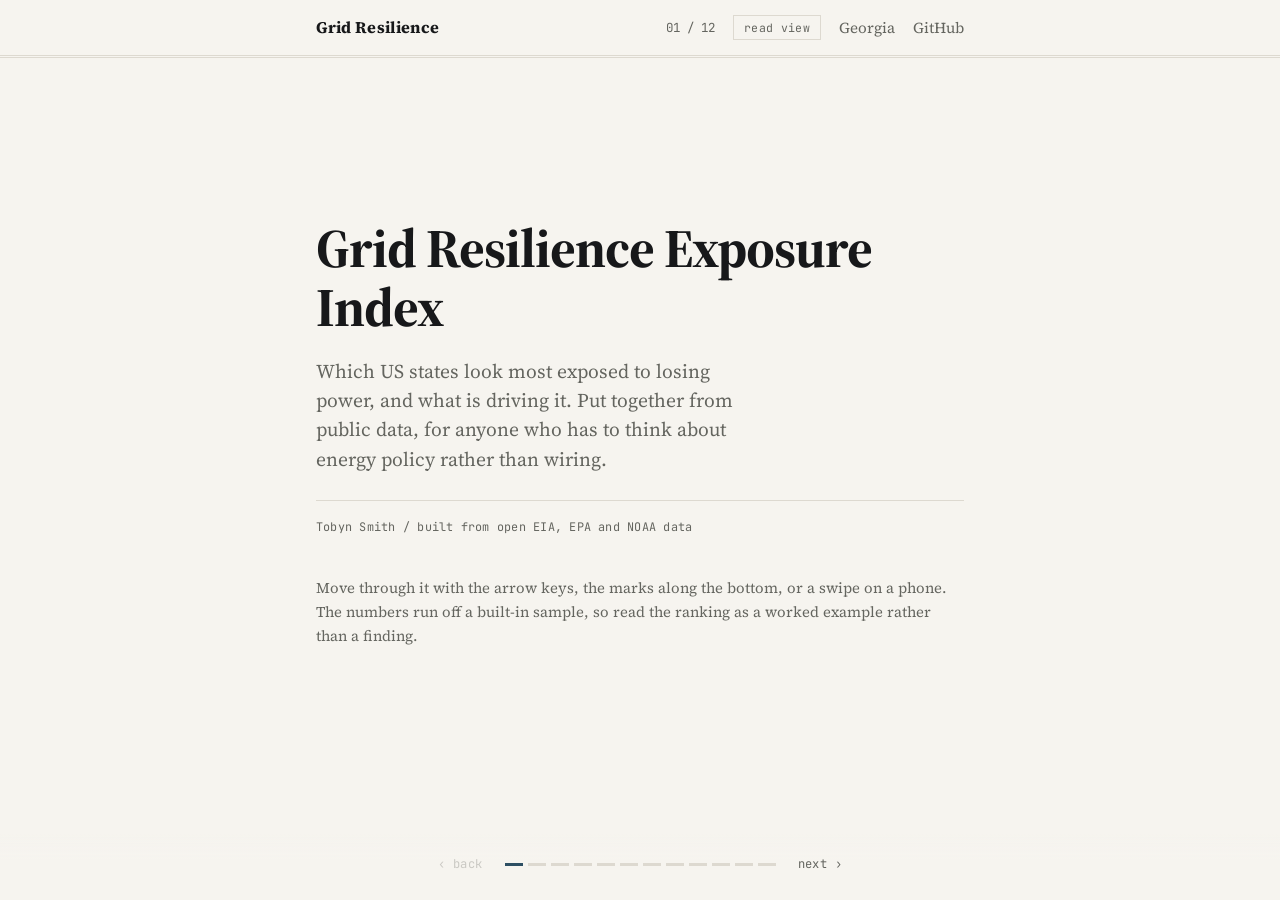
==== docs/index.html @ 67a58755 "refresh the preview card and correct the data credits" ====
<!DOCTYPE html>
<html lang="en">
<head>
  <meta charset="utf-8">
  <meta name="viewport" content="width=device-width, initial-scale=1">
  <title>Grid Resilience Exposure Index</title>
  <meta name="description" content="An interactive slide deck ranking US states by how exposed their electricity systems look, built from public data.">
  <link rel="icon" href="data:image/svg+xml,<svg xmlns='http://www.w3.org/2000/svg' viewBox='0 0 32 32'><rect width='32' height='32' fill='%2317181a'/><rect x='6' y='19' width='5' height='7' fill='%23f6f4ef'/><rect x='13.5' y='13' width='5' height='13' fill='%23e08a63'/><rect x='21' y='7' width='5' height='19' fill='%23b5462f'/></svg>">
  <meta name="theme-color" content="#f6f4ef">
  <meta property="og:type" content="website">
  <meta property="og:title" content="Grid Resilience Exposure Index">
  <meta property="og:description" content="Which US states look most exposed to losing power, and what is driving it. An interactive deck built from open EIA, EPA and NOAA data.">
  <meta property="og:url" content="https://tobyn-smith.github.io/energyosint/">
  <meta property="og:image" content="https://tobyn-smith.github.io/energyosint/assets/og.png">
  <meta name="twitter:card" content="summary_large_image">
  <link rel="preconnect" href="https://fonts.googleapis.com">
  <link rel="preconnect" href="https://fonts.gstatic.com" crossorigin>
  <link href="https://fonts.googleapis.com/css2?family=Source+Serif+4:opsz,wght@8..60,400;8..60,600;8..60,700&family=JetBrains+Mono:wght@400;500&display=swap" rel="stylesheet">
  <script>document.documentElement.classList.add('js');</script>
  <link rel="stylesheet" href="style.css">
  <style>
    /* deck-specific layout: one slide on screen at a time */
    html, body { height: 100%; }
    body { overflow: hidden; }

    .deck { position: fixed; inset: 0; }
    .slide { position: absolute; inset: 0; overflow-y: auto; opacity: 0; visibility: hidden;
      transform: translateY(10px); transition: opacity .35s ease, transform .35s ease, visibility .35s; }
    .slide.active { opacity: 1; visibility: visible; transform: none; z-index: 1; }
    .slidewrap { max-width: var(--maxw); margin: 0 auto; padding: 92px 26px 108px;
      min-height: 100%; display: flex; flex-direction: column; justify-content: center; }
    @media (prefers-reduced-motion: reduce) { .slide { transition: opacity .01s; transform: none; } }

    .usmap { width: 100%; height: auto; display: block; max-width: 600px; margin: 0 auto; }
    .us-state { stroke: var(--paper); stroke-width: .5; cursor: pointer; transition: stroke .1s, fill .12s ease; }
    .us-state:hover, .us-state.hi { stroke: var(--ink); stroke-width: 1.5; }
    .mapscale { display: flex; align-items: center; gap: 10px; justify-content: center; margin: 14px 0 0;
      font-family: "JetBrains Mono", monospace; font-size: .72rem; letter-spacing: .02em; color: var(--gray); }
    .mapscale .scale { width: 150px; height: 8px; border: 1px solid var(--hair); background: linear-gradient(90deg, #fff7ec, #fdbb84, #fc8d59, #d7301f, #7f0000); }

    td.n { font-family: "JetBrains Mono", monospace; font-size: .8rem; color: var(--gray); width: 34px; }
    td.s { font-weight: 600; }
    td.sc { text-align: right; width: 62px; font-family: "JetBrains Mono", monospace; font-size: .84rem; }
    td.b { width: 44%; }
    tbody tr { cursor: default; }
    tbody tr.hi td { background: var(--panel); }

    .explorer .sliders { display: none; gap: 13px; max-width: 430px; margin: 0 0 24px; }
    html.js .explorer .sliders { display: grid; }
    .explorer label { display: grid; grid-template-columns: 1fr auto; align-items: center; gap: 5px 10px; font-size: .96rem; }
    .explorer label span { font-family: "JetBrains Mono", monospace; font-size: .78rem; font-variant-numeric: tabular-nums; color: var(--gray); }
    .explorer input[type=range] { grid-column: 1 / -1; width: 100%; accent-color: var(--warm); margin: 0; }
    .explorer button { justify-self: start; margin-top: 4px; font-family: "JetBrains Mono", monospace; font-size: .76rem;
      color: var(--gray); background: none; border: 1px solid var(--hair); padding: 6px 12px; cursor: pointer; }
    .explorer button:hover { color: var(--ink); border-color: var(--ink); }

    /* bottom navigation: a segmented rail rather than carousel dots */
    .controls { position: fixed; bottom: 0; left: 0; right: 0; z-index: 40; display: flex; align-items: center;
      justify-content: center; gap: 20px; padding: 18px 0 24px; background: linear-gradient(to top, var(--paper) 62%, transparent); }
    .nav-btn { font-family: "JetBrains Mono", monospace; font-size: .76rem; letter-spacing: .04em;
      color: var(--gray); background: none; border: none; padding: 4px 2px; cursor: pointer; transition: color .12s; }
    .nav-btn:hover:not(:disabled) { color: var(--ink); }
    .nav-btn:disabled { opacity: .3; cursor: default; }
    .rail { display: flex; gap: 5px; }
    .rail .tick { width: 18px; height: 3px; padding: 0; border: none; background: var(--hair); cursor: pointer; transition: background .12s; }
    .rail .tick:hover { background: var(--gray); }
    .rail .tick.on { background: var(--accent); }
    @media (max-width: 460px) { .rail .tick { width: 12px; } }

    /* read view: the same slides laid out as one continuous document. Printing
       borrows this, so the layout only has to be described once. */
    html.read, html.read body { height: auto; overflow: visible; }
    html.read .deck { position: static; }
    html.read .slide { position: static; opacity: 1; visibility: visible; transform: none;
      overflow: visible; transition: none; }
    html.read .slide + .slide { border-top: 1px solid var(--hair); }
    html.read .slidewrap { display: block; min-height: 0; padding: 44px 26px; }
    html.read .controls, html.read .counter { display: none; }

    @media print {
      header.bar, .controls, .maptip { display: none !important; }
      html.read .deck { padding-top: 0; }
      html.read .slide { break-after: page; border-top: none; }
      html.read .slide:last-child { break-after: auto; }
      html.read .slidewrap { padding: 0 0 24px; max-width: none; }
      .explorer .sliders { display: none !important; }
      .usmap { max-width: 460px; }
      body { background: #fff; color: #000; }
      a { text-decoration: none; color: #000; }
    }
  </style>
</head>
<body>

  <header class="bar">
    <div class="wrap">
      <span class="wordmark">Grid Resilience</span>
      <nav>
        <span class="counter" id="counter">01 / 12</span>
        <button class="viewtoggle" id="viewtoggle" type="button" aria-pressed="false">read view</button>
        <a href="georgia.html">Georgia</a>
        <a href="https://github.com/tobyn-smith/energyosint">GitHub</a>
      </nav>
    </div>
  </header>

  <div class="deck" id="deck">

    <section class="slide">
      <div class="slidewrap">
        <h1>Grid Resilience Exposure Index</h1>
        <p class="stand">Which US states look most exposed to losing power, and what is driving it. Put
        together from public data, for anyone who has to think about energy policy rather than wiring.</p>
        <p class="byline">Tobyn Smith / built from open EIA, EPA and NOAA data</p>
        <p class="hint">Move through it with the arrow keys, the marks along the bottom, or a swipe on a
        phone. The numbers run off a built-in sample, so read the ranking as a worked example rather than
        a finding.</p>
      </div>
    </section>

    <section class="slide">
      <div class="slidewrap">
        <h2>Why look at this</h2>
        <p class="lead">Keeping the lights on is quietly one of the bigger infrastructure questions in US
        policy, and a few things are pulling on the grid at the same time.</p>
        <div class="step"><div class="no">1</div><div><h3>Weather</h3><p>More frequent and more severe
        storms, heat and cold snaps are behind most of the large outages.</p></div></div>
        <div class="step"><div class="no">2</div><div><h3>An ageing network</h3><p>A lot of the wires and
        substations were built decades ago and are being asked to carry more.</p></div></div>
        <div class="step"><div class="no">3</div><div><h3>A changing fuel mix</h3><p>Coal is retiring, gas
        and renewables are growing, and that shifts where the weak spots sit.</p></div></div>
        <p style="margin-top:22px">Most of the data that speaks to this is public but scattered. This pulls a
        few open sources into one comparable score per state.</p>
      </div>
    </section>

    <section class="slide">
      <div class="slidewrap">
        <h2>What it is built on</h2>
        <p class="lead">Three public inputs, from two different federal agencies. No paywalls, no private
        feeds, and nothing that needs a login.</p>
        <div class="step"><div class="no">1</div><div><h3>How often the power fails</h3><p>The industry
        reliability measures, SAIDI and SAIFI, for how long and how often customers lose power.</p></div></div>
        <div class="step"><div class="no">2</div><div><h3>How the supply is built</h3><p>Generating capacity
        by plant and fuel, from EPA's eGRID, which shows how much a state leans on one fuel or one big
        station.</p></div></div>
        <div class="step"><div class="no">3</div><div><h3>How much slack there is</h3><p>Installed capacity
        set against peak demand, so you can see how thin the margin is on a bad day.</p></div></div>
        <p class="hint" style="margin-top:18px">The outage figures are real: EIA-861 for 2023, every state.
        Capacity and peak demand still come from a built-in sample, so the project runs for anyone without a
        data key. That mix is worth keeping in mind when reading the ranking.</p>
      </div>
    </section>

    <section class="slide" id="method">
      <div class="slidewrap">
        <h2>Turning that into one number</h2>
        <p class="lead">Every state gets a score from 0 to 100. Higher means it looks more likely to struggle
        to keep the power on. It is built from three pieces.</p>
        <div class="step"><div class="no">1</div><div><h3>Outage burden</h3><p>How often the power goes out
        and for how long, from the SAIDI and SAIFI measures.</p></div></div>
        <div class="step"><div class="no">2</div><div><h3>Concentration</h3><p>How much of a state's power
        leans on one fuel type or a single very large plant.</p></div></div>
        <div class="step"><div class="no">3</div><div><h3>Exposure deficit</h3><p>Whether there is much spare
        capacity above peak demand, and how varied the supply is.</p></div></div>
        <p style="margin-top:20px">The three are put on the same scale and blended. The weights live in one
        settings file, so they are easy to change. The next two slides let you do exactly that.</p>
      </div>
    </section>

    <section class="slide">
      <div class="slidewrap">
        <h2>Most exposed states at a glance</h2>
        <p class="lead">Darker means more exposed. Hover a state for its score and what is pushing it up.</p>
        <figure>
<svg viewBox="0 0 912 886" class="usmap" xmlns="http://www.w3.org/2000/svg" role="img" aria-label="US map shaded by exposure score">
  <path class="us-state" d="M 67.3,800.8 66.8,804.2 55.2,804.3 57.6,797.3 65.5,798.4 67.3,800.8 Z M 47.0,743.7 44.3,746.2 41.7,744.9 42.4,738.0 47.0,743.7 Z M 62.0,708.6 63.9,710.1 63.0,718.1 59.9,716.7 61.0,711.1 59.0,708.5 62.5,705.7 62.0,708.6 Z M 170.6,745.5 120.8,814.3 126.4,821.0 127.2,832.9 138.8,830.2 141.3,845.3 140.8,863.4 145.9,871.8 143.8,877.0 139.5,879.9 135.6,871.4 137.7,863.8 135.5,854.7 137.1,846.1 127.2,840.0 123.9,835.2 121.0,822.7 114.0,812.3 108.7,809.6 103.0,795.3 98.2,794.0 94.8,799.4 77.8,794.8 88.5,785.0 93.7,785.8 94.4,783.4 71.8,786.7 71.0,792.2 63.4,794.1 52.2,792.3 48.5,794.4 40.2,792.5 36.1,794.4 29.6,793.1 28.0,790.1 13.0,785.8 6.0,780.9 6.8,779.3 25.2,783.1 29.6,786.9 42.2,787.0 48.8,786.7 59.9,780.3 54.5,778.5 54.7,776.4 50.7,776.9 52.3,771.6 49.1,772.9 51.5,768.6 46.0,767.7 44.3,765.6 51.5,760.2 52.4,756.0 47.7,752.8 49.4,743.6 53.6,740.5 55.2,735.6 71.1,731.6 73.7,736.6 79.1,736.3 80.0,739.0 84.1,739.4 87.1,733.6 91.5,733.5 86.2,730.1 83.9,730.4 83.9,726.9 80.2,723.4 79.2,717.8 83.9,707.8 97.6,713.5 99.1,715.7 95.0,718.0 99.5,723.5 107.4,703.5 107.7,698.4 112.8,697.2 115.9,701.5 121.5,702.3 131.1,700.2 140.1,703.5 141.2,705.8 147.8,706.0 149.0,710.2 147.2,714.3 149.4,714.1 152.3,717.8 150.6,719.1 152.6,723.1 155.4,724.4 162.7,736.8 166.7,738.0 170.6,745.5 Z" fill="#fa8656" data-n="Alaska" data-s="52.3" data-d="outages"><title>Alaska: 52.3, mostly outages</title></path>
  <path class="us-state" d="M 621.5,355.7 666.8,348.9 683.3,395.9 689.2,405.8 686.7,410.1 686.8,417.2 688.5,428.7 691.4,433.6 642.7,442.9 647.6,449.2 646.2,456.8 629.1,456.8 624.6,423.7 623.3,359.7 621.5,355.7 Z" fill="#fdd19b" data-n="Alabama" data-s="26.4" data-d="outages"><title>Alabama: 26.4, mostly outages</title></path>
  <path class="us-state" d="M 592.2,336.9 585.1,351.4 586.0,357.8 580.9,363.8 579.4,373.1 574.5,377.9 569.7,390.6 572.0,405.7 518.3,410.3 518.6,397.9 510.8,398.6 509.8,397.2 508.3,356.7 503.4,333.8 583.2,328.3 585.0,330.8 580.7,338.3 592.2,336.9 Z" fill="#dc3a27" data-n="Arkansas" data-s="72.6" data-d="thin spare capacity"><title>Arkansas: 72.6, mostly thin spare capacity</title></path>
  <path class="us-state" d="M 249.3,318.2 237.5,441.7 200.3,437.5 133.5,400.9 140.9,393.5 138.2,390.0 137.7,382.6 142.0,378.3 144.9,368.6 151.0,365.0 145.2,348.6 146.9,342.5 146.7,325.9 148.3,323.5 157.4,327.5 159.9,323.8 162.5,306.3 249.3,318.2 Z" fill="#fdca94" data-n="Arizona" data-s="30.0" data-d="thin spare capacity"><title>Arizona: 30.0, mostly thin spare capacity</title></path>
  <path class="us-state" d="M 145.2,346.6 146.6,355.8 151.0,365.0 144.9,368.6 142.0,378.3 137.7,382.6 138.2,390.0 140.9,393.5 138.2,397.5 91.3,392.7 90.2,381.0 80.9,366.1 73.0,361.7 72.3,355.1 62.6,351.7 57.4,344.4 41.5,338.3 37.8,333.7 38.4,321.4 26.7,295.4 20.0,261.7 21.9,256.9 16.4,247.8 8.6,226.1 11.2,208.0 6.0,193.8 14.6,177.1 19.4,158.7 85.2,177.3 69.9,241.9 145.2,346.6 Z" fill="#fff7ec" data-n="California" data-s="0.0" data-d="outages"><title>California: 0.0, mostly outages</title></path>
  <path class="us-state" d="M 374.2,238.4 372.3,326.5 304.4,323.2 249.3,318.2 258.2,230.6 324.5,236.2 374.2,238.4 Z" fill="#fff4e4" data-n="Colorado" data-s="2.8" data-d="outages"><title>Colorado: 2.8, mostly outages</title></path>
  <path class="us-state" d="M 832.0,146.1 858.1,137.8 862.3,152.7 847.3,160.4 837.1,170.2 835.4,167.2 838.1,163.9 836.3,162.6 832.0,146.1 Z" fill="#fdbd86" data-n="Connecticut" data-s="36.3" data-d="concentration"><title>Connecticut: 36.3, mostly concentration</title></path>
  <path class="us-state" d="M 796.4,233.3 794.3,230.5 795.3,229.1 798.0,230.7 796.4,233.3 Z" fill="#fc9b66" data-n="District of Columbia" data-s="46.2" data-d="thin spare capacity"><title>District of Columbia: 46.2, mostly thin spare capacity</title></path>
  <path class="us-state" d="M 830.9,230.7 820.0,234.1 811.2,207.3 813.1,203.8 816.9,203.8 815.1,206.8 816.7,210.8 823.4,221.2 828.5,223.8 830.9,230.7 Z" fill="#fdae78" data-n="Delaware" data-s="41.1" data-d="concentration"><title>Delaware: 41.1, mostly concentration</title></path>
  <path class="us-state" d="M 646.2,456.8 647.6,449.2 642.7,442.9 691.4,433.6 695.2,439.0 744.9,433.7 746.9,437.1 749.0,434.7 747.7,427.2 757.7,426.3 773.5,457.6 784.8,471.0 786.7,480.2 800.4,503.1 803.3,526.2 800.8,540.5 795.4,544.5 785.3,544.0 780.5,535.3 772.3,531.9 747.1,500.9 742.8,493.1 744.3,478.0 737.0,467.2 719.3,452.0 711.4,450.0 693.9,463.3 690.3,462.8 679.7,454.3 667.1,450.8 646.2,456.8 Z" fill="#fdd19b" data-n="Florida" data-s="26.5" data-d="concentration"><title>Florida: 26.5, mostly concentration</title></path>
  <path class="us-state" d="M 695.2,439.0 688.5,428.7 686.8,417.2 686.7,410.1 689.2,405.8 683.3,395.9 666.8,348.9 712.0,340.5 708.3,347.4 717.1,350.7 724.5,360.3 738.3,369.1 741.4,373.8 748.0,376.9 751.5,385.4 757.9,390.7 758.6,394.8 763.8,395.6 757.7,410.4 757.7,426.3 747.7,427.2 749.0,434.7 746.9,437.1 744.9,433.7 695.2,439.0 Z" fill="#fdae78" data-n="Georgia" data-s="41.1" data-d="thin spare capacity"><title>Georgia: 41.1, mostly thin spare capacity</title></path>
  <path class="us-state" d="M 297.8,787.8 301.7,781.5 302.8,770.1 310.5,767.0 311.5,761.2 313.7,759.8 322.8,776.2 325.3,794.4 305.8,793.4 301.0,795.2 297.8,787.8 Z M 317.2,745.8 314.1,747.4 306.8,743.9 305.6,730.7 308.5,730.2 317.2,745.8 Z M 307.8,724.0 305.9,726.1 296.1,716.9 299.1,715.2 307.8,724.0 Z M 283.9,699.0 284.3,690.0 291.0,691.0 292.8,706.4 291.1,706.9 283.9,699.0 Z M 263.2,654.0 269.2,653.3 273.1,657.6 270.3,663.4 266.9,663.9 263.2,654.0 Z" fill="#f16c4b" data-n="Hawaii" data-s="60.2" data-d="concentration"><title>Hawaii: 60.2, mostly concentration</title></path>
  <path class="us-state" d="M 462.7,182.7 547.9,176.3 550.7,180.8 550.0,187.2 552.3,192.4 557.7,193.9 568.5,205.0 568.3,211.0 565.0,218.0 555.9,221.4 554.8,225.3 558.1,230.1 555.6,237.6 551.6,241.3 551.7,245.3 545.7,240.5 478.5,246.2 477.0,234.6 472.5,225.1 471.0,216.5 467.8,212.4 465.7,202.9 463.0,200.5 465.1,190.9 462.9,188.1 462.7,182.7 Z" fill="#fee1ba" data-n="Iowa" data-s="16.6" data-d="concentration"><title>Iowa: 16.6, mostly concentration</title></path>
  <path class="us-state" d="M 178.5,39.6 174.9,62.5 177.5,69.1 176.7,73.0 181.6,79.7 186.2,91.0 189.4,94.8 193.9,95.9 188.9,105.8 189.1,111.7 187.1,112.7 186.2,118.3 188.5,121.0 194.1,116.1 195.8,117.0 199.9,136.6 203.6,139.4 206.8,148.9 210.1,146.4 215.1,148.0 215.8,145.9 228.0,148.4 230.8,144.4 235.5,150.4 228.2,204.7 132.2,188.1 143.1,143.3 139.9,138.2 140.7,134.7 148.1,126.7 157.0,112.5 156.9,109.0 152.1,101.8 152.4,94.4 164.6,36.7 178.5,39.6 Z" fill="#fdc790" data-n="Idaho" data-s="31.7" data-d="thin spare capacity"><title>Idaho: 31.7, mostly thin spare capacity</title></path>
  <path class="us-state" d="M 550.8,250.9 551.6,241.3 555.6,237.6 558.1,230.1 554.8,225.3 555.9,221.4 565.0,218.0 568.3,211.0 568.5,205.0 559.7,197.1 617.5,189.4 617.0,205.9 612.2,206.6 619.6,258.3 618.5,264.7 621.9,272.6 615.4,289.4 614.3,298.9 616.0,300.7 609.5,305.1 610.8,309.8 608.7,311.9 599.5,309.9 599.7,315.4 596.2,312.4 594.4,313.2 589.8,299.6 574.4,289.4 576.9,277.9 573.3,274.8 568.1,275.9 565.6,268.2 559.8,264.9 552.9,257.3 550.8,250.9 Z" fill="#fff1dd" data-n="Illinois" data-s="5.1" data-d="outages"><title>Illinois: 5.1, mostly outages</title></path>
  <path class="us-state" d="M 615.5,293.9 617.0,283.2 621.9,272.6 618.5,264.7 619.6,258.3 612.2,206.6 655.9,199.2 666.8,264.0 661.7,267.0 657.6,266.9 657.9,271.1 651.9,278.4 649.1,285.5 643.9,281.7 640.1,289.3 636.0,287.3 631.4,292.3 625.6,289.8 622.3,292.8 617.6,291.7 617.8,294.2 615.5,293.9 Z" fill="#fdc38c" data-n="Indiana" data-s="33.5" data-d="outages"><title>Indiana: 33.5, mostly outages</title></path>
  <path class="us-state" d="M 372.3,326.5 373.7,260.4 487.1,258.6 493.5,261.1 494.1,264.3 492.0,268.5 495.8,275.0 500.4,276.8 502.9,323.7 424.1,326.8 372.3,326.5 Z" fill="#fdd39d" data-n="Kansas" data-s="25.3" data-d="outages"><title>Kansas: 25.3, mostly outages</title></path>
  <path class="us-state" d="M 593.9,326.0 600.1,321.0 599.5,309.9 608.7,311.9 610.8,309.8 609.5,305.1 616.0,300.7 614.3,298.9 617.6,291.7 622.3,292.8 625.6,289.8 631.4,292.3 636.0,287.3 640.1,289.3 643.9,281.7 649.1,285.5 651.9,278.4 657.9,271.1 657.6,266.9 661.7,267.0 666.8,264.0 665.9,256.9 671.7,256.3 687.2,263.9 700.7,260.2 706.2,264.4 707.6,270.9 711.8,276.9 717.0,281.5 720.4,281.1 703.2,303.2 695.2,307.5 618.5,319.4 619.0,322.8 593.9,326.0 Z" fill="#e65139" data-n="Kentucky" data-s="67.1" data-d="outages"><title>Kentucky: 67.1, mostly outages</title></path>
  <path class="us-state" d="M 518.3,410.3 572.0,405.7 573.4,406.8 572.0,410.2 577.3,420.7 571.2,431.1 566.5,444.0 567.8,449.3 602.3,446.3 601.2,453.7 611.3,469.9 611.9,478.7 616.5,482.5 613.1,485.8 605.6,483.5 598.8,488.4 584.8,489.3 569.5,479.2 552.9,483.5 538.6,479.6 526.7,482.0 525.3,479.8 529.7,473.4 528.0,467.6 531.7,451.8 524.1,435.9 520.9,433.6 518.3,410.3 Z" fill="#ef6649" data-n="Louisiana" data-s="62.1" data-d="outages"><title>Louisiana: 62.1, mostly outages</title></path>
  <path class="us-state" d="M 864.4,135.2 832.0,146.1 830.5,130.3 861.1,119.8 861.9,117.2 866.5,114.3 870.4,125.5 879.3,134.7 885.8,132.8 881.4,125.8 887.6,128.6 888.6,135.1 879.6,142.5 872.2,144.8 864.4,135.2 Z" fill="#fb8a58" data-n="Massachusetts" data-s="50.8" data-d="thin spare capacity"><title>Massachusetts: 50.8, mostly thin spare capacity</title></path>
  <path class="us-state" d="M 828.2,241.7 823.0,245.1 812.3,239.4 805.5,222.2 804.9,232.4 812.1,245.0 800.3,244.8 798.6,242.1 793.6,243.2 798.0,230.7 786.8,228.7 787.4,226.1 782.2,225.0 777.5,220.1 772.0,219.8 767.9,224.3 762.9,224.7 754.0,235.0 751.5,224.1 811.2,207.3 820.0,234.1 830.9,230.7 828.2,241.7 Z" fill="#fee8c8" data-n="Maryland" data-s="12.6" data-d="concentration"><title>Maryland: 12.6, mostly concentration</title></path>
  <path class="us-state" d="M 867.3,108.6 865.8,109.4 860.2,104.7 843.7,64.7 848.6,59.1 849.9,47.6 847.8,29.7 851.9,9.8 858.7,13.4 866.2,6.0 874.7,9.3 886.7,37.5 900.7,45.1 906.0,50.8 895.1,67.4 870.4,93.1 867.3,108.6 Z" fill="#9c0000" data-n="Maine" data-s="93.0" data-d="outages"><title>Maine: 93.0, mostly outages</title></path>
  <path class="us-state" d="M 552.8,107.4 562.4,74.4 577.7,65.9 634.0,87.7 636.5,93.2 640.4,94.6 639.9,96.9 644.0,96.8 646.4,94.0 648.2,99.0 651.9,101.8 656.0,101.0 658.7,103.2 657.7,107.4 675.4,114.2 690.2,151.2 688.4,165.0 681.7,189.2 677.8,196.3 656.3,200.9 655.9,199.2 617.0,205.9 617.5,189.4 612.8,171.6 612.1,154.6 614.3,137.3 619.8,127.9 611.2,124.3 606.1,125.1 602.1,134.3 599.6,133.8 597.2,131.5 597.8,127.9 594.4,128.2 595.2,122.6 593.4,119.8 589.6,118.9 588.3,115.5 581.0,116.2 558.1,111.3 556.4,107.5 552.8,107.4 Z" fill="#f88154" data-n="Michigan" data-s="53.9" data-d="outages"><title>Michigan: 53.9, mostly outages</title></path>
  <path class="us-state" d="M 557.7,91.2 547.3,92.0 524.7,108.9 526.1,121.1 519.0,126.3 517.2,130.6 520.8,134.4 520.6,150.8 545.9,166.9 547.9,176.3 464.9,182.6 461.4,141.1 456.9,136.2 461.0,130.6 460.9,123.4 454.2,89.5 450.4,81.1 448.3,62.2 478.1,60.8 477.6,52.4 482.5,51.9 485.8,63.8 490.6,67.2 516.0,70.0 530.8,75.4 542.2,71.3 562.4,74.4 557.7,91.2 Z" fill="#fee0b8" data-n="Minnesota" data-s="17.2" data-d="thin spare capacity"><title>Minnesota: 17.2, mostly thin spare capacity</title></path>
  <path class="us-state" d="M 592.2,336.9 580.7,338.3 585.0,330.8 583.2,328.3 503.4,333.8 500.4,276.8 495.8,275.0 492.0,268.5 494.1,264.3 493.5,261.1 487.1,258.6 478.5,246.2 545.7,240.5 551.7,245.3 550.8,250.9 556.2,261.5 565.6,268.2 568.1,275.9 573.3,274.8 576.9,277.9 574.4,289.4 589.8,299.6 594.4,313.2 596.2,312.4 599.7,315.4 600.1,321.0 593.9,326.0 592.2,336.9 Z" fill="#fff5e8" data-n="Missouri" data-s="1.5" data-d="outages"><title>Missouri: 1.5, mostly outages</title></path>
  <path class="us-state" d="M 573.4,406.8 569.7,390.6 574.5,377.9 579.4,373.1 580.9,363.8 584.1,360.0 621.5,355.7 623.3,359.7 624.6,423.7 629.1,456.8 614.8,460.2 607.3,464.5 605.4,458.6 601.2,453.7 602.3,446.3 567.8,449.3 566.5,444.0 571.2,431.1 577.3,420.7 572.0,410.2 573.4,406.8 Z" fill="#810000" data-n="Mississippi" data-s="99.4" data-d="concentration"><title>Mississippi: 99.4, mostly concentration</title></path>
  <path class="us-state" d="M 178.5,39.6 263.3,53.7 349.2,61.3 344.9,148.4 236.8,138.1 235.0,149.9 230.8,144.4 228.0,148.4 215.8,145.9 215.1,148.0 210.1,146.4 206.8,148.9 203.6,139.4 199.9,136.6 195.8,117.0 194.1,116.1 188.5,121.0 186.2,118.3 187.1,112.7 189.1,111.7 188.9,105.8 193.9,95.9 189.4,94.8 186.2,91.0 181.6,79.7 176.7,73.0 177.5,69.1 174.9,62.5 178.5,39.6 Z" fill="#fdc790" data-n="Montana" data-s="31.7" data-d="concentration"><title>Montana: 31.7, mostly concentration</title></path>
  <path class="us-state" d="M 712.0,340.5 690.0,344.7 689.6,340.0 693.1,338.0 695.9,332.3 707.0,326.5 714.8,316.4 716.6,318.0 722.2,312.6 725.3,312.4 727.2,308.1 730.6,306.4 729.6,300.6 723.0,302.4 729.6,300.6 758.8,294.7 828.7,275.4 836.8,296.1 830.1,315.2 813.8,326.7 805.3,342.4 796.8,346.1 772.6,330.7 753.1,335.2 752.6,332.7 749.1,329.7 747.6,331.5 747.1,329.6 722.5,333.8 712.0,340.5 Z" fill="#fdc28c" data-n="North Carolina" data-s="33.8" data-d="thin spare capacity"><title>North Carolina: 33.8, mostly thin spare capacity</title></path>
  <path class="us-state" d="M 448.3,62.2 450.4,81.1 454.2,89.5 461.1,127.4 432.1,129.5 346.7,128.3 349.2,61.3 448.3,62.2 Z" fill="#fdcf99" data-n="North Dakota" data-s="27.5" data-d="concentration"><title>North Dakota: 27.5, mostly concentration</title></path>
  <path class="us-state" d="M 373.7,260.4 374.2,238.4 341.1,237.1 343.1,193.3 430.9,194.7 441.1,199.0 452.0,197.6 465.8,204.9 477.0,234.6 478.9,248.0 487.1,258.6 373.7,260.4 Z" fill="#fee3be" data-n="Nebraska" data-s="15.4" data-d="thin spare capacity"><title>Nebraska: 15.4, mostly thin spare capacity</title></path>
  <path class="us-state" d="M 866.5,114.3 861.9,117.2 861.1,119.8 843.0,126.3 841.0,124.6 838.2,90.7 843.0,85.0 840.5,79.5 839.6,67.5 843.7,64.7 860.2,104.7 865.8,109.4 867.3,108.6 866.5,114.3 Z" fill="#fc9a65" data-n="New Hampshire" data-s="46.4" data-d="outages"><title>New Hampshire: 46.4, mostly outages</title></path>
  <path class="us-state" d="M 816.7,210.8 815.1,206.8 824.6,192.2 815.1,186.0 814.2,182.5 815.2,179.3 813.6,176.8 818.4,167.0 832.9,171.4 833.7,176.1 830.8,183.6 835.7,183.0 837.0,199.4 830.2,219.6 827.4,214.5 823.5,214.5 816.7,210.8 Z" fill="#fdba83" data-n="New Jersey" data-s="37.9" data-d="concentration"><title>New Jersey: 37.9, mostly concentration</title></path>
  <path class="us-state" d="M 237.5,441.7 249.3,318.2 355.4,325.9 351.9,435.3 283.9,431.5 285.8,437.0 253.4,434.2 252.6,443.2 237.5,441.7 Z" fill="#fdc892" data-n="New Mexico" data-s="31.0" data-d="thin spare capacity"><title>New Mexico: 31.0, mostly thin spare capacity</title></path>
  <path class="us-state" d="M 85.2,177.3 180.1,197.4 159.9,323.8 157.4,327.5 148.3,323.5 146.7,325.9 146.9,342.5 145.2,346.6 69.9,241.9 85.2,177.3 Z" fill="#fddeb2" data-n="Nevada" data-s="18.9" data-d="concentration"><title>Nevada: 18.9, mostly concentration</title></path>
  <path class="us-state" d="M 832.0,146.1 836.3,162.6 838.1,163.9 835.4,167.2 836.3,171.0 857.8,159.1 863.7,161.4 844.0,175.4 834.1,178.8 832.9,171.4 812.4,165.6 810.1,160.4 803.3,156.8 735.1,176.2 732.0,164.5 743.3,154.3 739.9,145.8 736.4,142.3 742.4,137.0 771.2,128.7 773.6,119.0 786.0,96.5 791.4,90.5 813.5,82.9 822.6,112.6 825.3,112.7 830.5,130.3 832.0,146.1 Z" fill="#fddcaf" data-n="New York" data-s="20.0" data-d="thin spare capacity"><title>New York: 20.0, mostly thin spare capacity</title></path>
  <path class="us-state" d="M 665.9,256.9 656.3,200.9 677.8,196.3 681.7,189.2 690.2,194.1 694.2,193.3 710.2,177.5 721.6,172.2 730.0,208.5 728.0,210.1 729.7,217.8 728.9,231.2 725.6,237.2 719.7,239.7 716.8,244.3 716.9,250.6 715.6,251.8 714.9,249.4 712.5,249.4 710.3,262.9 706.2,264.4 700.7,260.2 687.2,263.9 671.7,256.3 665.9,256.9 Z" fill="#fdc58f" data-n="Ohio" data-s="32.4" data-d="thin spare capacity"><title>Ohio: 32.4, mostly thin spare capacity</title></path>
  <path class="us-state" d="M 355.4,325.9 424.1,326.8 503.0,323.7 503.4,333.8 508.3,356.7 509.8,397.2 496.4,391.4 482.0,393.4 475.9,396.4 467.1,396.9 464.2,393.3 461.5,396.6 451.2,392.1 445.7,394.4 443.2,389.2 434.7,389.9 423.1,387.3 420.4,382.8 415.6,384.3 408.3,380.2 408.3,337.8 355.0,336.8 355.4,325.9 Z" fill="#d22a1b" data-n="Oklahoma" data-s="76.6" data-d="outages"><title>Oklahoma: 76.6, mostly outages</title></path>
  <path class="us-state" d="M 152.1,101.8 156.9,109.0 157.0,112.5 148.1,126.7 140.7,134.7 139.9,138.2 143.1,143.3 132.2,188.1 85.2,177.3 19.4,158.7 19.4,140.8 31.3,122.6 46.6,85.1 50.1,68.5 57.7,71.0 64.4,76.5 65.5,88.4 68.6,90.2 82.1,90.7 89.1,94.8 121.5,95.0 152.1,101.8 Z" fill="#fdc18a" data-n="Oregon" data-s="34.4" data-d="thin spare capacity"><title>Oregon: 34.4, mostly thin spare capacity</title></path>
  <path class="us-state" d="M 734.5,228.3 721.6,172.2 732.0,164.5 735.1,176.2 803.3,156.8 810.1,160.4 812.4,165.6 818.4,167.0 813.6,176.8 815.2,179.3 814.2,182.5 815.1,186.0 824.6,192.2 819.6,200.8 816.9,203.8 813.1,203.8 811.2,207.3 734.5,228.3 Z" fill="#fee1ba" data-n="Pennsylvania" data-s="16.7" data-d="outages"><title>Pennsylvania: 16.7, mostly outages</title></path>
  <path class="us-state" d="M 862.3,152.7 858.1,137.8 864.4,135.2 872.2,144.8 862.3,152.7 Z" fill="#eb5d41" data-n="Rhode Island" data-s="64.5" data-d="concentration"><title>Rhode Island: 64.5, mostly concentration</title></path>
  <path class="us-state" d="M 763.8,395.6 758.6,394.8 757.9,390.7 751.5,385.4 748.0,376.9 741.4,373.8 738.3,369.1 724.5,360.3 717.1,350.7 708.3,347.4 712.0,340.5 722.5,333.8 738.7,330.5 747.1,329.6 747.6,331.5 749.1,329.7 753.1,335.2 772.6,330.7 796.8,346.1 789.6,356.3 788.7,364.2 772.0,383.0 763.8,395.6 Z" fill="#fee1b9" data-n="South Carolina" data-s="17.0" data-d="thin spare capacity"><title>South Carolina: 17.0, mostly thin spare capacity</title></path>
  <path class="us-state" d="M 461.1,127.4 461.0,130.6 456.9,136.2 461.4,141.1 464.2,162.1 464.9,182.6 462.7,182.7 462.9,188.1 465.1,190.9 463.0,200.5 465.8,204.9 452.0,197.6 441.1,199.0 430.9,194.7 343.1,193.3 346.7,128.3 432.1,129.5 461.1,127.4 Z" fill="#fdc28b" data-n="South Dakota" data-s="33.9" data-d="thin spare capacity"><title>South Dakota: 33.9, mostly thin spare capacity</title></path>
  <path class="us-state" d="M 584.1,360.0 586.0,357.8 585.1,351.4 592.2,338.7 593.9,326.0 619.0,322.8 618.5,319.4 683.6,310.5 700.8,304.8 695.2,307.5 729.6,300.6 730.6,306.4 727.2,308.1 725.3,312.4 722.2,312.6 716.6,318.0 714.8,316.4 707.0,326.5 695.9,332.3 693.1,338.0 689.6,340.0 690.0,344.7 584.1,360.0 Z" fill="#fc9e69" data-n="Tennessee" data-s="45.3" data-d="outages"><title>Tennessee: 45.3, mostly outages</title></path>
  <path class="us-state" d="M 285.8,437.0 283.9,431.5 351.9,435.3 355.0,336.8 408.3,337.8 408.3,380.2 415.6,384.3 420.4,382.8 423.1,387.3 434.7,389.9 443.2,389.2 445.7,394.4 451.2,392.1 461.5,396.6 464.2,393.3 467.1,396.9 475.9,396.4 482.0,393.4 496.4,391.4 510.8,398.6 518.6,397.9 520.9,433.6 524.1,435.9 531.7,451.8 528.0,467.6 529.7,473.4 525.3,479.8 526.7,482.0 510.8,488.2 494.0,505.3 474.9,515.6 464.5,526.3 460.2,536.3 460.4,551.3 461.7,561.7 465.7,568.9 457.9,569.8 427.8,558.9 422.2,548.7 417.7,533.5 406.1,521.2 389.7,493.4 376.2,484.5 360.5,484.5 347.8,501.4 332.0,494.2 322.2,487.1 312.2,463.1 292.2,445.3 285.8,437.0 Z" fill="#fdc690" data-n="Texas" data-s="31.8" data-d="outages"><title>Texas: 31.8, mostly outages</title></path>
  <path class="us-state" d="M 180.1,197.4 228.2,204.7 225.4,226.0 258.2,230.6 249.3,318.2 162.5,306.3 180.1,197.4 Z" fill="#fdcf99" data-n="Utah" data-s="27.5" data-d="concentration"><title>Utah: 27.5, mostly concentration</title></path>
  <path class="us-state" d="M 700.8,304.8 708.6,297.2 710.1,292.7 720.4,281.1 721.9,284.6 727.2,287.3 732.0,283.5 734.4,284.6 740.3,281.3 740.3,279.3 742.4,279.6 748.9,274.9 747.9,270.4 752.0,262.5 754.6,249.5 760.0,251.5 762.2,250.0 764.6,241.3 766.0,241.8 771.8,232.1 771.6,226.0 781.4,229.5 782.2,225.0 784.8,225.1 787.4,226.1 786.8,228.7 796.1,232.0 793.6,243.2 798.6,242.1 800.3,244.8 813.5,248.4 819.7,268.5 824.9,268.6 828.7,275.4 758.8,294.7 695.2,307.5 700.8,304.8 Z M 828.2,241.7 823.6,261.6 821.9,261.2 823.0,245.1 828.2,241.7 Z" fill="#fdc892" data-n="Virginia" data-s="30.9" data-d="thin spare capacity"><title>Virginia: 30.9, mostly thin spare capacity</title></path>
  <path class="us-state" d="M 843.0,126.3 830.5,130.3 825.3,112.7 822.6,112.6 819.3,104.1 819.3,99.2 813.5,82.9 840.0,73.2 843.0,85.0 838.2,90.7 838.5,109.1 841.0,124.6 843.0,126.3 Z" fill="#fc9c67" data-n="Vermont" data-s="45.9" data-d="thin spare capacity"><title>Vermont: 45.9, mostly thin spare capacity</title></path>
  <path class="us-state" d="M 164.6,36.7 152.1,101.8 121.5,95.0 89.1,94.8 82.1,90.7 68.6,90.2 65.5,88.4 64.4,76.5 57.7,71.0 50.1,68.5 52.8,55.8 53.2,25.1 56.3,21.6 74.0,35.0 75.5,57.4 80.7,52.8 83.6,34.6 84.1,15.8 164.6,36.7 Z" fill="#fc9a65" data-n="Washington" data-s="46.5" data-d="concentration"><title>Washington: 46.5, mostly concentration</title></path>
  <path class="us-state" d="M 547.9,176.3 545.9,166.9 520.6,150.8 520.8,134.4 517.2,130.6 519.0,126.3 526.1,121.1 524.7,108.9 547.3,92.0 557.7,91.2 552.8,107.4 556.4,107.5 558.1,111.3 581.0,116.2 588.3,115.5 589.6,118.9 593.4,119.8 595.2,122.6 594.4,128.2 597.8,127.9 597.2,131.5 599.6,133.8 602.1,134.3 606.1,125.1 611.2,124.3 619.8,127.9 614.3,137.3 612.1,154.6 612.8,171.6 617.5,189.4 559.7,197.1 557.7,193.9 552.3,192.4 550.0,187.2 550.7,180.8 547.9,176.3 Z" fill="#fee0b7" data-n="Wisconsin" data-s="17.5" data-d="thin spare capacity"><title>Wisconsin: 17.5, mostly thin spare capacity</title></path>
  <path class="us-state" d="M 720.4,281.1 717.0,281.5 711.8,276.9 707.6,270.9 706.2,264.4 710.3,262.9 711.8,259.4 712.5,249.4 714.9,249.4 715.6,251.8 716.9,250.6 716.8,244.3 719.7,239.7 725.6,237.2 728.9,231.2 729.7,217.8 728.0,210.1 730.0,208.5 734.5,228.3 751.5,224.1 754.0,235.0 762.9,224.7 767.9,224.3 772.0,219.8 777.5,220.1 780.2,222.6 782.2,225.0 781.4,229.5 771.6,226.0 771.8,232.1 766.0,241.8 764.6,241.3 762.2,250.0 760.0,251.5 754.6,249.5 752.0,262.5 747.9,270.4 748.9,274.9 746.6,277.2 727.2,287.3 721.9,284.6 720.4,281.1 Z" fill="#7f0000" data-n="West Virginia" data-s="100.0" data-d="concentration"><title>West Virginia: 100.0, mostly concentration</title></path>
  <path class="us-state" d="M 225.4,226.0 236.8,138.1 344.9,148.4 341.1,237.1 274.8,232.3 225.4,226.0 Z" fill="#fdac76" data-n="Wyoming" data-s="41.7" data-d="concentration"><title>Wyoming: 41.7, mostly concentration</title></path>
</svg>
          <div class="mapscale"><span>less exposed</span><i class="scale"></i><span>more exposed</span></div>
          <p class="readout" id="readout">Hover or tap a state to see its score.</p>
          <figcaption>Outage figures are real, from EIA-861 for 2023. The other two parts still run on a
          sample, so read the ranking as part illustrative. Change the weights on the next slide and this
          map re-shades to match.</figcaption>
        </figure>
      </div>
    </section>

    <section class="slide" id="results">
      <div class="slidewrap">
        <h2>The weights are a judgement call</h2>
        <p class="lead">How much each part counts is a choice, not a fact. Drag the weights and the ranking
        re-sorts, and the map on the slide before this one re-shades, live.</p>
        <div class="explorer">
          <div class="sliders">
            <label>Outage burden <span id="wO">45%</span>
              <input type="range" id="sO" min="0" max="100" value="45" step="1" aria-label="Outage burden weight"></label>
            <label>Concentration <span id="wC">30%</span>
              <input type="range" id="sC" min="0" max="100" value="30" step="1" aria-label="Concentration weight"></label>
            <label>Exposure deficit <span id="wD">25%</span>
              <input type="range" id="sD" min="0" max="100" value="25" step="1" aria-label="Exposure deficit weight"></label>
            <button id="reset" type="button">Reset to defaults</button>
          </div>
          <table>
            <thead><tr><th>#</th><th>State</th><th>Score</th><th></th></tr></thead>
            <tbody id="rows"></tbody>
          </table>
          <p class="hint">Showing the top 15. At the default 45 / 30 / 25 this matches the pipeline output.
          Push the weight onto one part to watch states like West Virginia climb or slide. Hover a row to
          find that state on the map.</p>
        </div>
      </div>
    </section>

    <section class="slide">
      <div class="slidewrap">
        <h2>The same score can mean different things</h2>
        <p class="lead">This is the part worth carrying into a policy conversation. A high score is not one
        problem, it is whichever of the three pieces is doing the work, and that changes by region.</p>
        <div class="step"><div class="no">1</div><div><h3>Mississippi and West Virginia: one fuel</h3>
        <p>Mississippi takes 84 per cent of its capacity from gas and West Virginia 83 per cent from coal,
        the two most concentrated supplies in the country. They lead the table on that alone. The worry is
        what happens to a state that has bet almost everything on one thing.</p></div></div>
        <div class="step"><div class="no">2</div><div><h3>Maine: the opposite problem</h3><p>Maine has the
        least concentrated fuel mix of any state and still comes third, because its customers lost thirty one
        hours of power in 2023. Nothing there is about fragile plants, so the lever is hardening lines and
        restoring faster.</p></div></div>
        <div class="step"><div class="no">3</div><div><h3>Same score, different job</h3><p>That is the point.
        Spreading a fuel mix, hardening lines and adding spare capacity are three different pieces of policy,
        and the score alone does not tell you which one a state needs.</p></div></div>
        <p style="margin-top:20px">The driver label under each state on the map is the shorthand for this.</p>
      </div>
    </section>

    <section class="slide">
      <div class="slidewrap">
        <h2>What this is not</h2>
        <p class="lead">A few honest limits. For a policy reader these matter more than the ranking itself.</p>
        <div class="step"><div class="no">1</div><div><h3>It is not operational</h3><p>State-level figures
        blur a lot. A state can look fine overall and still have fragile pockets inside it.</p></div></div>
        <div class="step"><div class="no">2</div><div><h3>One of the three parts is still sampled</h3><p>Outage
        figures and plant capacity are both real now. Peak demand is not, so the spare-capacity part is still
        a worked example. The parts are labelled wherever they appear.</p></div></div>
        <div class="step"><div class="no">3</div><div><h3>It leaves out the wires</h3><p>The score says
        nothing about the transmission network that moves power around, which probably matters as much as the
        plants do.</p></div></div>
        <p style="margin-top:20px">So the very top and bottom are the interesting bits. Read the middle of the
        table loosely.</p>
      </div>
    </section>

    <section class="slide">
      <div class="slidewrap">
        <h2>Testing it against something else</h2>
        <p class="lead">The index leans hardest on outages, so it is worth checking that data against a
        source collected by somebody else entirely. NOAA's Storm Events Database is compiled by the National
        Weather Service and has nothing to do with what utilities file to the EIA.</p>
        <div class="step"><div class="no">1</div><div><h3>A test that can fail</h3><p>The EIA publishes
        outage minutes twice, counting major storm days and excluding them. The gap between the two is the
        part storms account for. If the weather story is right, that gap should track how much damaging
        weather a state actually had.</p></div></div>
        <div class="step"><div class="no">2</div><div><h3>It largely does not</h3><p>Across the fifty
        places that report both figures, everywhere bar Hawaii, the rank correlation is 0.21 for how many
        damaging storms a state had, and 0.24 for how much damage they did. Texas and Georgia record the most storm events in the country and lose few minutes. Maine
        records a fraction as many and lost the most of anyone.</p></div></div>
        <div class="step"><div class="no">3</div><div><h3>Which is the interesting part</h3><p>Storms
        obviously matter, or the two outage figures would not be so far apart. But how much bad weather
        arrives does not decide who suffers most. What the grid is like when it arrives, and how fast crews
        restore it, look like they matter more.</p></div></div>
        <p style="margin-top:20px">That is an argument against treating exposure as fate, and it cuts in
        favour of spending on hardening and restoration. It is one year of data, so I would not lean on it
        harder than that.</p>
      </div>
    </section>

    <section class="slide">
      <div class="slidewrap">
        <h2>The view from abroad</h2>
        <p class="lead">This is a US project, but the question is not a US question, and reading it from an
        international angle changes what counts as normal.</p>
        <div class="step"><div class="no">1</div><div><h3>The gap is real</h3><p>In much of western
        Europe a typical customer loses power for minutes a year. In the US the median state lost four hours
        in 2023 once major storms are counted, and Maine, the worst, lost thirty one. Countries measure this
        differently, so the figures do not line up neatly, but the gap is too wide to be a measurement
        artefact.</p></div></div>
        <div class="step"><div class="no">2</div><div><h3>Different systems, different trade-offs</h3>
        <p>Countries that score well tend to bury more of their lines and pay for it in their bills. The US
        runs long overhead lines through forest and hurricane country, which is cheaper right up until the
        weather arrives.</p></div></div>
        <div class="step"><div class="no">3</div><div><h3>The method travels</h3><p>Nothing in the
        scoring is US-specific. Given capacity, reliability and demand data, the same three components would
        run on German L&auml;nder or Indian states. The hard part abroad is the data, not the method.</p></div></div>
        <p style="margin-top:20px">That is the quiet upside of the open-data side of this: the US publishes
        enough for anyone to build all of it from scratch, and not many countries do.</p>
      </div>
    </section>

    <section class="slide">
      <div class="slidewrap">
        <h2>A closer look at Georgia</h2>
        <p class="lead">To show what a fuller version looks like, I paired the score for one state with its
        actual figures from the EIA, EPA eGRID and NOAA, including an interactive map of every power plant of
        50 MW and up that you can filter by fuel.</p>
        <p>On the real data Georgia lands mid-table, nineteenth of fifty-one, which is a duller answer
        than the sample gave and a more useful one. Its 343 minutes off supply in 2023 sit close to the
        national middle, and its fuel mix is broad enough that concentration is not what pushes it up.</p>
        <p style="margin-top:12px"><a class="cta" href="georgia.html">Open the Georgia deep dive</a></p>
      </div>
    </section>

    <section class="slide" id="build">
      <div class="slidewrap">
        <h2>How it was built, and how to run it</h2>
        <p>The analysis runs in Python: it pulls the public data (or falls back to a built-in sample), cleans
        and joins it, scores each state, and writes the charts and a results table. The map is drawn in R with
        the <code>usmap</code> package, and the same results export as a GeoPackage so they open in mapping
        software like QGIS.</p>
        <p class="lead">Built with pandas, matplotlib, ggplot2 and geopandas. With Python installed, from the
        project folder:</p>
        <pre><code><span class="cmt"># install the libraries, then run the pipeline</span>
pip install -r requirements.txt
python pipeline.py</code></pre>
        <p>Full setup notes, including the optional R map and how to plug in a live EIA data key, are in the
        <a href="https://github.com/tobyn-smith/energyosint#readme" style="color:var(--accent)">project README</a>.</p>
        <p class="hint" style="margin-top:16px">Data: EIA forms 860 and 861, EPA eGRID, NOAA storm records. Code and the full
        write-up are on GitHub.</p>
      </div>
    </section>

  </div>

  <div class="controls">
    <button class="nav-btn" id="prev" aria-label="Previous slide">&lsaquo; back</button>
    <div class="rail" id="dots"></div>
    <button class="nav-btn" id="next" aria-label="Next slide">next &rsaquo;</button>
  </div>

  <div class="maptip" id="maptip"></div>

  <script>
    const DATA = [{"s":"WV","n":"West Virginia","o":1.178,"c":2.7118,"d":1.4116},{"s":"MS","n":"Mississippi","o":1.5594,"c":2.3715,"d":1.0721},{"s":"ME","n":"Maine","o":3.9027,"c":-0.7712,"d":-0.079},{"s":"OK","n":"Oklahoma","o":2.2783,"c":-0.1191,"d":0.2714},{"s":"AR","n":"Arkansas","o":1.4176,"c":-0.201,"d":1.4792},{"s":"KY","n":"Kentucky","o":1.191,"c":0.6914,"d":0.2193},{"s":"RI","n":"Rhode Island","o":-0.8485,"c":2.8172,"d":1.0618},{"s":"LA","n":"Louisiana","o":0.7892,"c":0.5082,"d":0.6166},{"s":"HI","n":"Hawaii","o":0.8186,"c":0.9923,"d":-0.2239},{"s":"MI","n":"Michigan","o":1.6056,"c":-0.8521,"d":-0.1196},{"s":"AK","n":"Alaska","o":1.0501,"c":-0.3285,"d":0.0782},{"s":"MA","n":"Massachusetts","o":-0.3901,"c":0.9247,"d":1.0077},{"s":"WA","n":"Washington","o":-0.6297,"c":1.6554,"d":0.0942},{"s":"NH","n":"New Hampshire","o":0.466,"c":0.1048,"d":-0.0326},{"s":"DC","n":"District of Columbia","o":-1.0959,"c":0.9261,"d":1.7705},{"s":"VT","n":"Vermont","o":0.5829,"c":-1.2113,"d":1.2879},{"s":"TN","n":"Tennessee","o":1.7379,"c":-0.8965,"d":-1.2353},{"s":"WY","n":"Wyoming","o":-0.747,"c":1.5458,"d":-0.0945},{"s":"GA","n":"Georgia","o":0.1142,"c":-0.8363,"d":1.1545},{"s":"DE","n":"Delaware","o":-0.8118,"c":1.4527,"d":0.0698},{"s":"NJ","n":"New Jersey","o":-0.7984,"c":1.0502,"d":0.1792},{"s":"CT","n":"Connecticut","o":-0.6081,"c":0.789,"d":-0.0255},{"s":"OR","n":"Oregon","o":-0.7992,"c":-0.2536,"d":1.3632},{"s":"SD","n":"South Dakota","o":-0.8011,"c":-0.5047,"d":1.6126},{"s":"NC","n":"North Carolina","o":-0.1968,"c":-0.9563,"d":1.063},{"s":"IN","n":"Indiana","o":0.1795,"c":-0.0039,"d":-0.7895},{"s":"OH","n":"Ohio","o":-0.1002,"c":-0.2912,"d":-0.0675},{"s":"TX","n":"Texas","o":0.6265,"c":-1.1161,"d":-0.4488},{"s":"MT","n":"Montana","o":-0.7116,"c":0.419,"d":0.1039},{"s":"ID","n":"Idaho","o":-0.6608,"c":-0.2065,"d":0.7609},{"s":"NM","n":"New Mexico","o":-0.6025,"c":-0.2569,"d":0.6456},{"s":"VA","n":"Virginia","o":-0.0777,"c":-0.5684,"d":0.0607},{"s":"AZ","n":"Arizona","o":-0.7766,"c":-0.3117,"d":0.9135},{"s":"UT","n":"Utah","o":-0.744,"c":0.1211,"d":0.0633},{"s":"ND","n":"North Dakota","o":-0.3606,"c":0.0642,"d":-0.5614},{"s":"FL","n":"Florida","o":-0.6209,"c":0.8467,"d":-1.1431},{"s":"AL","n":"Alabama","o":0.4178,"c":-0.0934,"d":-1.8883},{"s":"KS","n":"Kansas","o":-0.2325,"c":-0.4933,"d":-0.3567},{"s":"NY","n":"New York","o":-0.4903,"c":-0.6576,"d":-0.28},{"s":"NV","n":"Nevada","o":-0.7081,"c":-0.2494,"d":-0.4907},{"s":"WI","n":"Wisconsin","o":-0.5856,"c":-0.8394,"d":-0.166},{"s":"MN","n":"Minnesota","o":-0.7186,"c":-0.8783,"d":0.089},{"s":"SC","n":"South Carolina","o":-0.3952,"c":-1.0814,"d":-0.2651},{"s":"PA","n":"Pennsylvania","o":-0.3583,"c":-0.7015,"d":-0.8179},{"s":"IA","n":"Iowa","o":-0.8579,"c":-0.3533,"d":-0.3547},{"s":"NE","n":"Nebraska","o":-1.0205,"c":-0.5388,"d":0.0349},{"s":"MD","n":"Maryland","o":-0.6606,"c":-0.2244,"d":-1.2945},{"s":"IL","n":"Illinois","o":-0.6068,"c":-1.1611,"d":-1.0852},{"s":"CO","n":"Colorado","o":-0.7954,"c":-1.1843,"d":-0.975},{"s":"MO","n":"Missouri","o":-0.0431,"c":-0.4752,"d":-3.317},{"s":"CA","n":"California","o":-0.0611,"c":-1.3753,"d":-2.3729}];

    const $ = (id) => document.getElementById(id);
    const root = document.documentElement;
    const sO = $("sO"), sC = $("sC"), sD = $("sD"), rows = $("rows");

    // Same OrRd shading the Python map uses, so the two stay in step.
    const ORRD = ["#fff7ec", "#fee8c8", "#fdd49e", "#fdbb84", "#fc8d59", "#ef6548", "#d7301f", "#b30000", "#7f0000"];
    function lerp(a, b, t) {
      const ai = [1, 3, 5].map((i) => parseInt(a.slice(i, i + 2), 16));
      const bi = [1, 3, 5].map((i) => parseInt(b.slice(i, i + 2), 16));
      return "#" + ai.map((v, j) => Math.round(v + (bi[j] - v) * t).toString(16).padStart(2, "0")).join("");
    }
    function shade(score) {
      const t = Math.max(0, Math.min(100, score)) / 100 * (ORRD.length - 1);
      const i = Math.floor(t);
      return i >= ORRD.length - 1 ? ORRD[ORRD.length - 1] : lerp(ORRD[i], ORRD[i + 1], t - i);
    }

    const stateByName = {};
    document.querySelectorAll(".usmap .us-state").forEach((st) => { stateByName[st.dataset.n] = st; });

    // Which of the three parts a state stands highest on. Worked out from the
    // data rather than read off the map, so it stays right if the data changes.
    const DRIVER_LABEL = { o: "outages", c: "concentration", d: "thin spare capacity" };
    function driverOf(x) {
      let key = "o";
      if (x.c > x[key]) key = "c";
      if (x.d > x[key]) key = "d";
      return DRIVER_LABEL[key];
    }

    function render() {
      const wo = +sO.value, wc = +sC.value, wd = +sD.value;
      const sum = (wo + wc + wd) || 1;
      $("wO").textContent = Math.round((wo / sum) * 100) + "%";
      $("wC").textContent = Math.round((wc / sum) * 100) + "%";
      $("wD").textContent = Math.round((wd / sum) * 100) + "%";

      const scored = DATA.map((x) => ({
        n: x.n, drv: driverOf(x), raw: (wo * x.o + wc * x.c + wd * x.d) / sum,
      }));
      let lo = Infinity, hi = -Infinity;
      for (const s of scored) { if (s.raw < lo) lo = s.raw; if (s.raw > hi) hi = s.raw; }
      const span = (hi - lo) || 1;
      for (const s of scored) s.score = ((s.raw - lo) / span) * 100;
      scored.sort((a, b) => b.score - a.score);

      for (const s of scored) {
        const st = stateByName[s.n];
        if (!st) continue;
        const sc = s.score.toFixed(1);
        st.setAttribute("fill", shade(s.score));
        st.dataset.s = sc;
        st.dataset.d = s.drv;
        const t = st.querySelector("title");
        if (t) t.textContent = `${s.n}: ${sc}, mostly ${s.drv}`;
      }

      rows.innerHTML = scored.slice(0, 15).map((s, i) =>
        `<tr data-n="${s.n}"><td class="n">${i + 1}</td><td class="s">${s.n}</td>` +
        `<td class="sc">${s.score.toFixed(1)}</td>` +
        `<td class="b"><div class="track"><i style="width:${s.score.toFixed(1)}%"></i></div></td></tr>`
      ).join("");
    }

    [sO, sC, sD].forEach((el) => el.addEventListener("input", render));
    $("reset").addEventListener("click", () => { sO.value = 45; sC.value = 30; sD.value = 25; render(); });
    render();

    // If the pipeline has published a fresh data file, use it; otherwise the
    // built-in copy above stands in, so the page still works offline or on a
    // plain file open.
    fetch("data/index.json", { cache: "no-store" })
      .then((r) => (r.ok ? r.json() : null))
      .then((rows) => {
        if (Array.isArray(rows) && rows.length) {
          DATA.length = 0;
          DATA.push(...rows);
          render();
        }
      })
      .catch(() => {});

    // map hover tooltip, plus two-way highlight with the table
    const mtip = $("maptip");
    const readout = $("readout");
    function report(st) {
      readout.innerHTML = `<b>${st.dataset.n}</b> &nbsp;score ${st.dataset.s} &nbsp;mostly ${st.dataset.d}`;
    }
    document.querySelectorAll(".usmap .us-state").forEach((st) => {
      // a tap has no hover, so clicking fills in the readout instead
      st.addEventListener("click", () => report(st));
      st.addEventListener("mousemove", (e) => {
        mtip.textContent = `${st.dataset.n}: ${st.dataset.s}, mostly ${st.dataset.d}`;
        mtip.style.left = (e.clientX + 12) + "px";
        mtip.style.top = (e.clientY + 14) + "px";
        mtip.style.opacity = "1";
        report(st);
      });
      st.addEventListener("mouseenter", () => {
        const row = rows.querySelector(`tr[data-n="${st.dataset.n}"]`);
        if (row) row.classList.add("hi");
      });
      st.addEventListener("mouseleave", () => {
        mtip.style.opacity = "0";
        const row = rows.querySelector(".hi");
        if (row) row.classList.remove("hi");
      });
    });
    rows.addEventListener("mouseover", (e) => {
      const tr = e.target.closest("tr");
      if (tr && stateByName[tr.dataset.n]) stateByName[tr.dataset.n].classList.add("hi");
    });
    rows.addEventListener("mouseout", (e) => {
      const tr = e.target.closest("tr");
      if (tr && stateByName[tr.dataset.n]) stateByName[tr.dataset.n].classList.remove("hi");
    });

    // ---- slide deck navigation ----
    const slides = [...document.querySelectorAll(".slide")];
    const counter = $("counter"), dotsWrap = $("dots");
    const prevBtn = $("prev"), nextBtn = $("next");
    const pad = (n) => String(n).padStart(2, "0");

    slides.forEach((_, i) => {
      const b = document.createElement("button");
      b.className = "tick"; b.type = "button";
      b.setAttribute("aria-label", "Go to slide " + (i + 1));
      b.addEventListener("click", () => go(i));
      dotsWrap.appendChild(b);
    });
    const dots = [...dotsWrap.children];
    let cur = 0;

    function go(i) {
      cur = Math.max(0, Math.min(slides.length - 1, i));
      slides.forEach((s, j) => s.classList.toggle("active", j === cur));
      dots.forEach((d, j) => d.classList.toggle("on", j === cur));
      counter.textContent = pad(cur + 1) + " / " + pad(slides.length);
      prevBtn.disabled = cur === 0;
      nextBtn.disabled = cur === slides.length - 1;
      slides[cur].scrollTop = 0;
      if (history.replaceState) history.replaceState(null, "", "#" + (cur + 1));
    }
    const next = () => go(cur + 1), prev = () => go(cur - 1);
    nextBtn.addEventListener("click", next);
    prevBtn.addEventListener("click", prev);

    window.addEventListener("keydown", (e) => {
      if (root.classList.contains("read")) return;   // reading: let the page scroll normally
      const t = e.target;
      const canMatch = t && typeof t.matches === "function";
      // Space activates a focused button or link, so only advance with it when
      // focus is not on something interactive.
      if (e.key === " ") {
        if (canMatch && t.matches("input, textarea, select, button, a")) return;
        e.preventDefault(); next(); return;
      }
      if (canMatch && t.matches("input, textarea, select")) return; // let sliders use their arrows
      if (["ArrowRight", "PageDown"].includes(e.key)) { e.preventDefault(); next(); }
      else if (["ArrowLeft", "PageUp"].includes(e.key)) { e.preventDefault(); prev(); }
      else if (e.key === "Home") { e.preventDefault(); go(0); }
      else if (e.key === "End") { e.preventDefault(); go(slides.length - 1); }
    });

    // swipe on touch, but not when starting on the map or the sliders
    let x0 = null;
    const deck = $("deck");
    deck.addEventListener("touchstart", (e) => {
      x0 = e.target.closest("input, .usmap, .explorer, a, button") ? null : e.touches[0].clientX;
    }, { passive: true });
    deck.addEventListener("touchend", (e) => {
      if (x0 === null || root.classList.contains("read")) return;
      const dx = e.changedTouches[0].clientX - x0;
      if (Math.abs(dx) > 55) { dx < 0 ? next() : prev(); }
      x0 = null;
    }, { passive: true });

    const start = parseInt((location.hash || "").replace("#", ""), 10);
    go(Number.isFinite(start) && start >= 1 ? start - 1 : 0);

    // Two ways to read the same slides: as a deck, or as one continuous page.
    // The choice is remembered, and can be forced with ?view=read.
    const viewBtn = $("viewtoggle");
    function setView(mode, remember) {
      const reading = mode === "read";
      root.classList.toggle("read", reading);
      viewBtn.textContent = reading ? "deck view" : "read view";
      viewBtn.setAttribute("aria-pressed", String(reading));
      if (remember) { try { localStorage.setItem("view", mode); } catch (err) { /* private mode */ } }
      if (reading) {
        slides[cur].scrollIntoView({ block: "start" });
      } else {
        go(cur);
        window.scrollTo(0, 0);
      }
    }
    viewBtn.addEventListener("click", () => {
      setView(root.classList.contains("read") ? "deck" : "read", true);
    });

    let asked = new URLSearchParams(location.search).get("view");
    if (asked !== "read" && asked !== "deck") {
      try { asked = localStorage.getItem("view"); } catch (err) { asked = null; }
    }
    setView(asked === "read" ? "read" : "deck", false);

    // Printing uses the reading layout, then puts the view back as it was.
    let wasReading = false;
    window.addEventListener("beforeprint", () => {
      wasReading = root.classList.contains("read");
      root.classList.add("read");
    });
    window.addEventListener("afterprint", () => {
      if (!wasReading) root.classList.remove("read");
    });
  </script>

</body>
</html>
---- docs/style.css ----
/* Shared look for both pages. Kept in one file so the deck and the Georgia
   write-up cannot drift apart when the theme changes. Page-specific layout
   stays in each page's own <style> block. */

:root {
  --paper: #f6f4ef; --panel: #fbfaf6; --ink: #17181a; --gray: #64655f;
  --hair: #ddd9d0; --accent: #2d4f63; --warm: #b5462f; --maxw: 700px;
}
@media (prefers-color-scheme: dark) {
  :root { --paper: #121316; --panel: #191a1d; --ink: #e9e7e1; --gray: #97968f;
          --hair: #2a2b2e; --accent: #8ab4cc; --warm: #d9633f; }
}

* { box-sizing: border-box; }
body {
  margin: 0; background: var(--paper); color: var(--ink);
  font: 17.5px/1.7 "Source Serif 4", Georgia, serif; -webkit-font-smoothing: antialiased;
}
.wrap { max-width: var(--maxw); margin: 0 auto; padding: 0 26px; }
a { color: var(--ink); }

/* masthead: a double rule under the bar, the way a paper sets its title off */
/* sticky rather than fixed, so it holds a place in the flow on the scrolling
   page and still sits over the deck, where the body does not scroll */
header.bar { position: sticky; top: 0; height: 58px;
  background: var(--paper); border-bottom: 3px double var(--hair); z-index: 40; }
header.bar .wrap { display: flex; align-items: center; justify-content: space-between; height: 55px; }
.wordmark { font-weight: 700; font-size: 1.02rem; letter-spacing: .005em; }
header.bar nav { display: flex; align-items: center; gap: 18px; }
header.bar nav a { color: var(--gray); text-decoration: none; font-size: .95rem; }
header.bar nav a:hover { color: var(--ink); }
.counter { font-family: "JetBrains Mono", monospace; font-size: .78rem; color: var(--gray); font-variant-numeric: tabular-nums; }
.viewtoggle { font-family: "JetBrains Mono", monospace; font-size: .72rem; letter-spacing: .03em;
  color: var(--gray); background: none; border: 1px solid var(--hair); padding: 4px 10px; cursor: pointer; transition: .12s; }
.viewtoggle:hover { color: var(--ink); border-color: var(--ink); }
@media (max-width: 600px) { header.bar nav a { display: none; } }

h1 { font-weight: 700; font-size: clamp(2.2rem, 6vw, 3.4rem); line-height: 1.08; letter-spacing: -.018em; margin: 0 0 20px; }
h2 { font-weight: 600; font-size: clamp(1.45rem, 3.4vw, 1.8rem); line-height: 1.2; letter-spacing: -.012em;
  margin: 0 0 18px; padding-bottom: 12px; border-bottom: 1px solid var(--hair); }
h3 { font-size: 1.06rem; font-weight: 600; margin: 0 0 4px; }
p { margin: 0 0 16px; }
.stand { font-size: 1.22rem; line-height: 1.5; color: var(--gray); margin: 0 0 26px; max-width: 42ch; }
.lead { color: var(--gray); }
.hint { font-size: .93rem; line-height: 1.6; color: var(--gray); margin-top: 14px; }
.byline { font-family: "JetBrains Mono", monospace; font-size: .74rem; letter-spacing: .02em;
  color: var(--gray); margin: 0 0 26px; padding-top: 16px; border-top: 1px solid var(--hair); }
.cta { display: inline-block; text-decoration: none; border: 1px solid var(--ink);
  padding: 9px 17px; font-size: .97rem; transition: .12s; }
.cta:hover { color: var(--paper); background: var(--ink); }

.step { display: grid; grid-template-columns: 26px 1fr; gap: 18px; padding: 15px 0; }
.step + .step { border-top: 1px solid var(--hair); }
.step .no { font-family: "JetBrains Mono", monospace; font-size: .82rem; color: var(--accent);
  font-variant-numeric: tabular-nums; padding-top: .35em; }
.step p { margin: 0; color: var(--gray); font-size: 1rem; }

figure { margin: 8px 0 0; }
figcaption { font-size: .92rem; color: var(--gray); margin-top: 14px; line-height: 1.55;
  padding-top: 12px; border-top: 1px solid var(--hair); }
.maptip { position: fixed; pointer-events: none; background: var(--ink); color: var(--paper); padding: 5px 9px;
  font-family: "JetBrains Mono", monospace; font-size: .74rem; opacity: 0; transition: opacity .1s; z-index: 60; white-space: nowrap; }
/* a readout under each map, so the maps still say something when there is no
   mouse to hover with (a tap fills this in on a phone) */
.readout { text-align: center; font-family: "JetBrains Mono", monospace; font-size: .76rem;
  color: var(--gray); margin: 12px 0 0; min-height: 1.5em; line-height: 1.5; }
.readout b { color: var(--ink); font-weight: 600; }

table { width: 100%; border-collapse: collapse; }
th { text-align: left; font-family: "JetBrains Mono", monospace; font-weight: 400; font-size: .72rem;
  letter-spacing: .04em; text-transform: uppercase; color: var(--gray); padding: 0 8px 9px; border-bottom: 1px solid var(--ink); }
td { padding: 9px 8px; border-bottom: 1px solid var(--hair); font-variant-numeric: tabular-nums; }
.track { height: 4px; background: var(--hair); overflow: hidden; }
.track i { display: block; height: 100%; background: var(--warm); transition: width .12s ease; }

pre { background: var(--panel); border: 1px solid var(--hair); padding: 15px 17px; overflow-x: auto;
  margin: 4px 0 16px; font: 13px/1.7 "JetBrains Mono", ui-monospace, monospace; }
pre .cmt { color: var(--gray); }
code { font-family: "JetBrains Mono", ui-monospace, monospace; font-size: .85em; }
p code, li code { background: var(--panel); border: 1px solid var(--hair); padding: 1px 5px; }

footer { border-top: 1px solid var(--hair); padding: 26px 0 52px; }
footer p { margin: 0; font-size: .9rem; color: var(--gray); }
footer a { color: var(--gray); }
footer a:hover { color: var(--ink); }
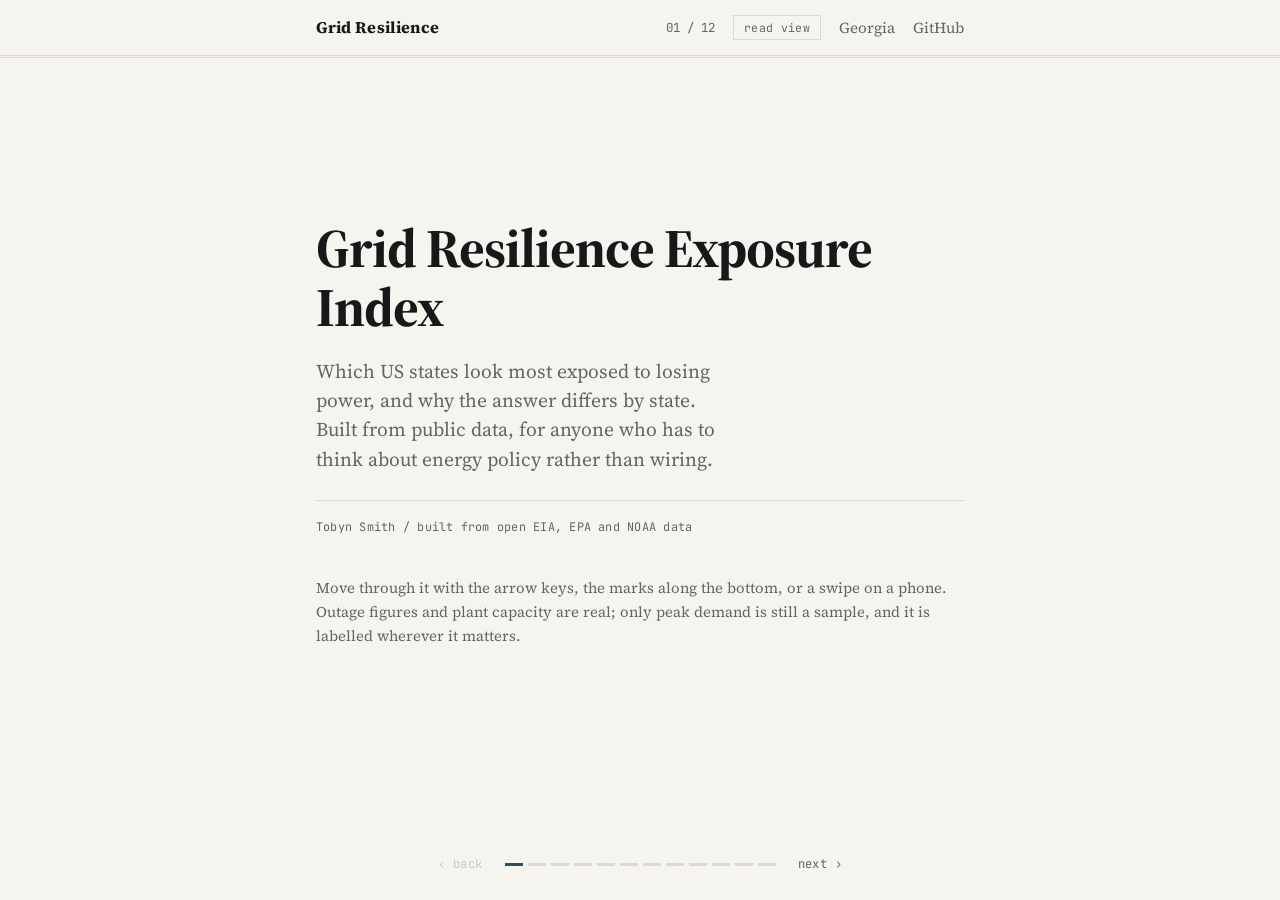
==== commit f36d1e4c: "tidy up the wording across the site and readme" ====
--- a/docs/index.html
+++ b/docs/index.html
@@ -109,28 +109,30 @@
     <section class="slide">
       <div class="slidewrap">
         <h1>Grid Resilience Exposure Index</h1>
-        <p class="stand">Which US states look most exposed to losing power, and what is driving it. Put
-        together from public data, for anyone who has to think about energy policy rather than wiring.</p>
+        <p class="stand">Which US states look most exposed to losing power, and why the answer differs by
+        state. Built from public data, for anyone who has to think about energy policy rather than wiring.</p>
         <p class="byline">Tobyn Smith / built from open EIA, EPA and NOAA data</p>
         <p class="hint">Move through it with the arrow keys, the marks along the bottom, or a swipe on a
-        phone. The numbers run off a built-in sample, so read the ranking as a worked example rather than
-        a finding.</p>
+        phone. Outage figures and plant capacity are real; only peak demand is still a sample, and it is
+        labelled wherever it matters.</p>
       </div>
     </section>
 
     <section class="slide">
       <div class="slidewrap">
         <h2>Why look at this</h2>
-        <p class="lead">Keeping the lights on is quietly one of the bigger infrastructure questions in US
-        policy, and a few things are pulling on the grid at the same time.</p>
+        <p class="lead">Keeping the lights on is quietly one of the larger infrastructure questions in US
+        policy, and several pressures are pulling on the grid at the same time.</p>
         <div class="step"><div class="no">1</div><div><h3>Weather</h3><p>More frequent and more severe
         storms, heat and cold snaps are behind most of the large outages.</p></div></div>
         <div class="step"><div class="no">2</div><div><h3>An ageing network</h3><p>A lot of the wires and
         substations were built decades ago and are being asked to carry more.</p></div></div>
         <div class="step"><div class="no">3</div><div><h3>A changing fuel mix</h3><p>Coal is retiring, gas
         and renewables are growing, and that shifts where the weak spots sit.</p></div></div>
-        <p style="margin-top:22px">Most of the data that speaks to this is public but scattered. This pulls a
-        few open sources into one comparable score per state.</p>
+        <p style="margin-top:22px">Most of the data that speaks to this is already public, but it is scattered
+        across agencies and formats, so the obstacle is not just what gets measured but how little of it is
+        ever brought together. What this project does is pull a few of those sources into one comparable
+        score per state.</p>
       </div>
     </section>
 
@@ -155,16 +157,16 @@
     <section class="slide" id="method">
       <div class="slidewrap">
         <h2>Turning that into one number</h2>
-        <p class="lead">Every state gets a score from 0 to 100. Higher means it looks more likely to struggle
-        to keep the power on. It is built from three pieces.</p>
+        <p class="lead">Every state gets a score from 0 to 100, where higher means it looks more likely to
+        struggle to keep the power on. The number is built from three pieces.</p>
         <div class="step"><div class="no">1</div><div><h3>Outage burden</h3><p>How often the power goes out
         and for how long, from the SAIDI and SAIFI measures.</p></div></div>
         <div class="step"><div class="no">2</div><div><h3>Concentration</h3><p>How much of a state's power
         leans on one fuel type or a single very large plant.</p></div></div>
         <div class="step"><div class="no">3</div><div><h3>Exposure deficit</h3><p>Whether there is much spare
         capacity above peak demand, and how varied the supply is.</p></div></div>
-        <p style="margin-top:20px">The three are put on the same scale and blended. The weights live in one
-        settings file, so they are easy to change. The next two slides let you do exactly that.</p>
+        <p style="margin-top:20px">The three are put on the same scale and then blended. The weights live in a
+        single settings file, so they are easy to change; the next two slides let you do exactly that.</p>
       </div>
     </section>
 
@@ -265,7 +267,8 @@
       <div class="slidewrap">
         <h2>The same score can mean different things</h2>
         <p class="lead">This is the part worth carrying into a policy conversation. A high score is not one
-        problem, it is whichever of the three pieces is doing the work, and that changes by region.</p>
+        problem but three: what matters is which of the pieces is doing the work, and that changes from
+        state to state.</p>
         <div class="step"><div class="no">1</div><div><h3>Mississippi and West Virginia: one fuel</h3>
         <p>Mississippi takes 84 per cent of its capacity from gas and West Virginia 83 per cent from coal,
         the two most concentrated supplies in the country. They lead the table on that alone. The worry is
@@ -276,7 +279,8 @@
         restoring faster.</p></div></div>
         <div class="step"><div class="no">3</div><div><h3>Same score, different job</h3><p>That is the point.
         Spreading a fuel mix, hardening lines and adding spare capacity are three different pieces of policy,
-        and the score alone does not tell you which one a state needs.</p></div></div>
+        with different costs and different timescales. Because of this, a ranking on its own tells you far
+        less than the ranking read alongside its driver.</p></div></div>
         <p style="margin-top:20px">The driver label under each state on the map is the shorthand for this.</p>
       </div>
     </section>
@@ -284,7 +288,8 @@
     <section class="slide">
       <div class="slidewrap">
         <h2>What this is not</h2>
-        <p class="lead">A few honest limits. For a policy reader these matter more than the ranking itself.</p>
+        <p class="lead">A few honest limits. For a policy reader these arguably matter more than the ranking
+        itself, so they are here rather than buried at the end.</p>
         <div class="step"><div class="no">1</div><div><h3>It is not operational</h3><p>State-level figures
         blur a lot. A state can look fine overall and still have fragile pockets inside it.</p></div></div>
         <div class="step"><div class="no">2</div><div><h3>One of the three parts is still sampled</h3><p>Outage
@@ -293,8 +298,8 @@
         <div class="step"><div class="no">3</div><div><h3>It leaves out the wires</h3><p>The score says
         nothing about the transmission network that moves power around, which probably matters as much as the
         plants do.</p></div></div>
-        <p style="margin-top:20px">So the very top and bottom are the interesting bits. Read the middle of the
-        table loosely.</p>
+        <p style="margin-top:20px">As a result the very top and the very bottom are the parts worth reading.
+        The middle should be treated loosely rather than quoted.</p>
       </div>
     </section>
 
@@ -308,9 +313,9 @@
         outage minutes twice, counting major storm days and excluding them. The gap between the two is the
         part storms account for. If the weather story is right, that gap should track how much damaging
         weather a state actually had.</p></div></div>
-        <div class="step"><div class="no">2</div><div><h3>It largely does not</h3><p>Across the fifty
-        places that report both figures, everywhere bar Hawaii, the rank correlation is 0.21 for how many
-        damaging storms a state had, and 0.24 for how much damage they did. Texas and Georgia record the most storm events in the country and lose few minutes. Maine
+        <div class="step"><div class="no">2</div><div><h3>It largely does not</h3><p>Across the fifty places
+        that report both figures, everywhere bar Hawaii, the rank correlation is 0.21 for how many damaging
+        storms a state had and 0.24 for how much damage they did. Texas and Georgia record the most storm events in the country and lose few minutes. Maine
         records a fraction as many and lost the most of anyone.</p></div></div>
         <div class="step"><div class="no">3</div><div><h3>Which is the interesting part</h3><p>Storms
         obviously matter, or the two outage figures would not be so far apart. But how much bad weather
@@ -326,30 +331,30 @@
       <div class="slidewrap">
         <h2>The view from abroad</h2>
         <p class="lead">This is a US project, but the question is not a US question, and reading it from an
-        international angle changes what counts as normal.</p>
+        international angle changes what counts as normal in the first place.</p>
         <div class="step"><div class="no">1</div><div><h3>The gap is real</h3><p>In much of western
         Europe a typical customer loses power for minutes a year. In the US the median state lost four hours
         in 2023 once major storms are counted, and Maine, the worst, lost thirty one. Countries measure this
         differently, so the figures do not line up neatly, but the gap is too wide to be a measurement
         artefact.</p></div></div>
         <div class="step"><div class="no">2</div><div><h3>Different systems, different trade-offs</h3>
-        <p>Countries that score well tend to bury more of their lines and pay for it in their bills. The US
+        <p>Countries that perform well tend to bury more of their lines and pay for it in their bills. The US
         runs long overhead lines through forest and hurricane country, which is cheaper right up until the
         weather arrives.</p></div></div>
         <div class="step"><div class="no">3</div><div><h3>The method travels</h3><p>Nothing in the
         scoring is US-specific. Given capacity, reliability and demand data, the same three components would
         run on German L&auml;nder or Indian states. The hard part abroad is the data, not the method.</p></div></div>
-        <p style="margin-top:20px">That is the quiet upside of the open-data side of this: the US publishes
-        enough for anyone to build all of it from scratch, and not many countries do.</p>
+        <p style="margin-top:20px">That is the quiet upside of the open-data picture: the US publishes enough
+        for anyone to rebuild all of this from scratch, which not many countries do.</p>
       </div>
     </section>
 
     <section class="slide">
       <div class="slidewrap">
         <h2>A closer look at Georgia</h2>
-        <p class="lead">To show what a fuller version looks like, I paired the score for one state with its
-        actual figures from the EIA, EPA eGRID and NOAA, including an interactive map of every power plant of
-        50 MW and up that you can filter by fuel.</p>
+        <p class="lead">To show what a fuller version looks like, I set the score for one state against its
+        actual figures from the EIA, EPA eGRID and NOAA, including an interactive map of every power plant
+        of 50 MW and up that you can filter by fuel.</p>
         <p>On the real data Georgia lands mid-table, nineteenth of fifty-one, which is a duller answer
         than the sample gave and a more useful one. Its 343 minutes off supply in 2023 sit close to the
         national middle, and its fuel mix is broad enough that concentration is not what pushes it up.</p>
@@ -365,7 +370,7 @@
         the <code>usmap</code> package, and the same results export as a GeoPackage so they open in mapping
         software like QGIS.</p>
         <p class="lead">Built with pandas, matplotlib, ggplot2 and geopandas. With Python installed, from the
-        project folder:</p>
+        project folder it is two commands:</p>
         <pre><code><span class="cmt"># install the libraries, then run the pipeline</span>
 pip install -r requirements.txt
 python pipeline.py</code></pre>
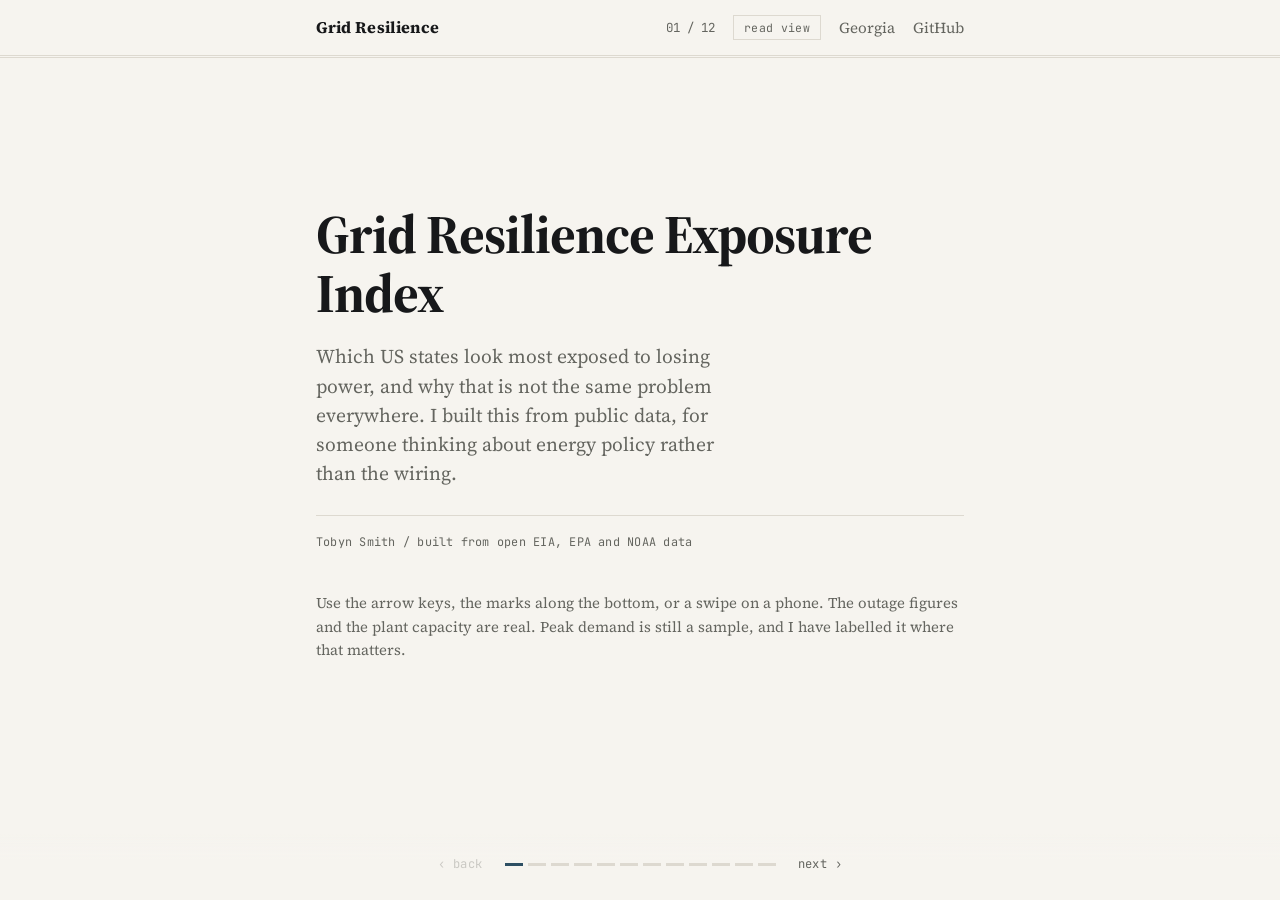
==== commit c631617e: "rewrite the public pages in a plainer voice Co-authored-by: txbyz123 <txbyz123@gmail.com>" ====
--- a/docs/index.html
+++ b/docs/index.html
@@ -9,7 +9,7 @@
   <meta name="theme-color" content="#f6f4ef">
   <meta property="og:type" content="website">
   <meta property="og:title" content="Grid Resilience Exposure Index">
-  <meta property="og:description" content="Which US states look most exposed to losing power, and what is driving it. An interactive deck built from open EIA, EPA and NOAA data.">
+  <meta property="og:description" content="Which US states look most exposed to losing power, and why that is not the same problem everywhere. Built from open EIA, EPA and NOAA data.">
   <meta property="og:url" content="https://tobyn-smith.github.io/energyosint/">
   <meta property="og:image" content="https://tobyn-smith.github.io/energyosint/assets/og.png">
   <meta name="twitter:card" content="summary_large_image">
@@ -109,38 +109,35 @@
     <section class="slide">
       <div class="slidewrap">
         <h1>Grid Resilience Exposure Index</h1>
-        <p class="stand">Which US states look most exposed to losing power, and why the answer differs by
-        state. Built from public data, for anyone who has to think about energy policy rather than wiring.</p>
+        <p class="stand">Which US states look most exposed to losing power, and why that is not the same
+        problem everywhere. I built this from public data, for someone thinking about energy policy rather than the wiring.</p>
         <p class="byline">Tobyn Smith / built from open EIA, EPA and NOAA data</p>
-        <p class="hint">Move through it with the arrow keys, the marks along the bottom, or a swipe on a
-        phone. Outage figures and plant capacity are real; only peak demand is still a sample, and it is
-        labelled wherever it matters.</p>
+        <p class="hint">Use the arrow keys, the marks along the bottom, or a swipe on a phone. The outage
+        figures and the plant capacity are real. Peak demand is still a sample, and I have labelled it where that matters.</p>
       </div>
     </section>
 
     <section class="slide">
       <div class="slidewrap">
         <h2>Why look at this</h2>
-        <p class="lead">Keeping the lights on is quietly one of the larger infrastructure questions in US
-        policy, and several pressures are pulling on the grid at the same time.</p>
+        <p class="lead">Keeping the power on is one of the bigger infrastructure questions in US policy.
+        A few pressures are hitting the grid at the same time.</p>
         <div class="step"><div class="no">1</div><div><h3>Weather</h3><p>More frequent and more severe
         storms, heat and cold snaps are behind most of the large outages.</p></div></div>
         <div class="step"><div class="no">2</div><div><h3>An ageing network</h3><p>A lot of the wires and
         substations were built decades ago and are being asked to carry more.</p></div></div>
         <div class="step"><div class="no">3</div><div><h3>A changing fuel mix</h3><p>Coal is retiring, gas
         and renewables are growing, and that shifts where the weak spots sit.</p></div></div>
-        <p style="margin-top:22px">Most of the data that speaks to this is already public, but it is scattered
-        across agencies and formats, so the obstacle is not just what gets measured but how little of it is
-        ever brought together. What this project does is pull a few of those sources into one comparable
-        score per state.</p>
+        <p style="margin-top:22px">Most of the data for this is already public. It is just split across agencies
+        and formats, so the hard part is getting it into one place. This project pulls a few of those sources
+        into one score per state, so they can be compared.</p>
       </div>
     </section>
 
     <section class="slide">
       <div class="slidewrap">
         <h2>What it is built on</h2>
-        <p class="lead">Three public inputs, from two different federal agencies. No paywalls, no private
-        feeds, and nothing that needs a login.</p>
+        <p class="lead">Three public inputs, from two federal agencies. There is no paywall and no login.</p>
         <div class="step"><div class="no">1</div><div><h3>How often the power fails</h3><p>The industry
         reliability measures, SAIDI and SAIFI, for how long and how often customers lose power.</p></div></div>
         <div class="step"><div class="no">2</div><div><h3>How the supply is built</h3><p>Generating capacity
@@ -148,25 +145,25 @@
         station.</p></div></div>
         <div class="step"><div class="no">3</div><div><h3>How much slack there is</h3><p>Installed capacity
         set against peak demand, so you can see how thin the margin is on a bad day.</p></div></div>
-        <p class="hint" style="margin-top:18px">The outage figures are real: EIA-861 for 2023, every state.
-        Capacity and peak demand still come from a built-in sample, so the project runs for anyone without a
-        data key. That mix is worth keeping in mind when reading the ranking.</p>
+        <p class="hint" style="margin-top:18px">The outage figures are the real EIA-861 numbers for 2023, for every state.
+        Plant capacity is real too, from EPA eGRID2023. Peak demand still comes from a built-in
+        sample, so the project runs without a data key. I would keep that in mind when reading the ranking.</p>
       </div>
     </section>
 
     <section class="slide" id="method">
       <div class="slidewrap">
         <h2>Turning that into one number</h2>
-        <p class="lead">Every state gets a score from 0 to 100, where higher means it looks more likely to
-        struggle to keep the power on. The number is built from three pieces.</p>
+        <p class="lead">Every state gets a score from 0 to 100. A higher score means it looks more likely to
+        struggle to keep the power on. The number comes from three pieces.</p>
         <div class="step"><div class="no">1</div><div><h3>Outage burden</h3><p>How often the power goes out
         and for how long, from the SAIDI and SAIFI measures.</p></div></div>
         <div class="step"><div class="no">2</div><div><h3>Concentration</h3><p>How much of a state's power
         leans on one fuel type or a single very large plant.</p></div></div>
         <div class="step"><div class="no">3</div><div><h3>Exposure deficit</h3><p>Whether there is much spare
         capacity above peak demand, and how varied the supply is.</p></div></div>
-        <p style="margin-top:20px">The three are put on the same scale and then blended. The weights live in a
-        single settings file, so they are easy to change; the next two slides let you do exactly that.</p>
+        <p style="margin-top:20px">I put the three on the same scale and then combine them. The weights sit in one
+        settings file, so they are easy to change. The next two slides let you do that.</p>
       </div>
     </section>
 
@@ -230,9 +227,9 @@
 </svg>
           <div class="mapscale"><span>less exposed</span><i class="scale"></i><span>more exposed</span></div>
           <p class="readout" id="readout">Hover or tap a state to see its score.</p>
-          <figcaption>Outage figures are real, from EIA-861 for 2023. The other two parts still run on a
-          sample, so read the ranking as part illustrative. Change the weights on the next slide and this
-          map re-shades to match.</figcaption>
+          <figcaption>Outage figures are real (EIA-861 for 2023), and plant capacity is real too (EPA eGRID2023).
+          The spare-capacity part still uses a sample peak demand, so I would treat that part as illustrative. Change the weights on the next slide and this
+          map re-shades with them.</figcaption>
         </figure>
       </div>
     </section>
@@ -240,8 +237,8 @@
     <section class="slide" id="results">
       <div class="slidewrap">
         <h2>The weights are a judgement call</h2>
-        <p class="lead">How much each part counts is a choice, not a fact. Drag the weights and the ranking
-        re-sorts, and the map on the slide before this one re-shades, live.</p>
+        <p class="lead">How much each part counts is a choice I made, not a fact. Drag the weights and the ranking
+        re-sorts. The map on the previous slide re-shades as you do it.</p>
         <div class="explorer">
           <div class="sliders">
             <label>Outage burden <span id="wO">45%</span>
@@ -257,7 +254,7 @@
             <tbody id="rows"></tbody>
           </table>
           <p class="hint">Showing the top 15. At the default 45 / 30 / 25 this matches the pipeline output.
-          Push the weight onto one part to watch states like West Virginia climb or slide. Hover a row to
+          Push the weight onto one part and states like West Virginia climb or slide. Hover a row to
           find that state on the map.</p>
         </div>
       </div>
@@ -266,49 +263,47 @@
     <section class="slide">
       <div class="slidewrap">
         <h2>The same score can mean different things</h2>
-        <p class="lead">This is the part worth carrying into a policy conversation. A high score is not one
-        problem but three: what matters is which of the pieces is doing the work, and that changes from
-        state to state.</p>
+        <p class="lead">This is the part I would actually use. A high score is not one problem. It depends
+        which piece is doing the work, and that changes by state.</p>
         <div class="step"><div class="no">1</div><div><h3>Mississippi and West Virginia: one fuel</h3>
-        <p>Mississippi takes 84 per cent of its capacity from gas and West Virginia 83 per cent from coal,
-        the two most concentrated supplies in the country. They lead the table on that alone. The worry is
-        what happens to a state that has bet almost everything on one thing.</p></div></div>
+        <p>Mississippi takes 84 per cent of its capacity from gas, and West Virginia 83 per cent from coal.
+        Those are the two most concentrated supplies in the country, and they lead the table on that alone. The problem is
+        what happens if a state has bet almost everything on one fuel.</p></div></div>
         <div class="step"><div class="no">2</div><div><h3>Maine: the opposite problem</h3><p>Maine has the
-        least concentrated fuel mix of any state and still comes third, because its customers lost thirty one
-        hours of power in 2023. Nothing there is about fragile plants, so the lever is hardening lines and
-        restoring faster.</p></div></div>
-        <div class="step"><div class="no">3</div><div><h3>Same score, different job</h3><p>That is the point.
-        Spreading a fuel mix, hardening lines and adding spare capacity are three different pieces of policy,
-        with different costs and different timescales. Because of this, a ranking on its own tells you far
-        less than the ranking read alongside its driver.</p></div></div>
-        <p style="margin-top:20px">The driver label under each state on the map is the shorthand for this.</p>
+        least concentrated fuel mix of any state and still comes third. Its customers lost thirty-one
+        hours of power in 2023. That is not about fragile plants. The response there is hardening lines and
+        restoring power faster.</p></div></div>
+        <div class="step"><div class="no">3</div><div><h3>Same score, different job</h3><p>Spreading a fuel mix, hardening lines and adding spare capacity are three different jobs.
+        They cost different amounts and they take different amounts of time. A ranking on its own tells you
+        less than the ranking next to what is driving it.</p></div></div>
+        <p style="margin-top:20px">The label under each state on the map is the short version of that.</p>
       </div>
     </section>
 
     <section class="slide">
       <div class="slidewrap">
         <h2>What this is not</h2>
-        <p class="lead">A few honest limits. For a policy reader these arguably matter more than the ranking
-        itself, so they are here rather than buried at the end.</p>
+        <p class="lead">A few limits. I think these matter more than the ranking if you are reading this
+        for policy, so they are here rather than at the end.</p>
         <div class="step"><div class="no">1</div><div><h3>It is not operational</h3><p>State-level figures
         blur a lot. A state can look fine overall and still have fragile pockets inside it.</p></div></div>
         <div class="step"><div class="no">2</div><div><h3>One of the three parts is still sampled</h3><p>Outage
-        figures and plant capacity are both real now. Peak demand is not, so the spare-capacity part is still
-        a worked example. The parts are labelled wherever they appear.</p></div></div>
+        figures and plant capacity are both real. Peak demand is not, so the spare-capacity part is still
+        a worked example. I have labelled the parts where they appear.</p></div></div>
         <div class="step"><div class="no">3</div><div><h3>It leaves out the wires</h3><p>The score says
         nothing about the transmission network that moves power around, which probably matters as much as the
         plants do.</p></div></div>
-        <p style="margin-top:20px">As a result the very top and the very bottom are the parts worth reading.
-        The middle should be treated loosely rather than quoted.</p>
+        <p style="margin-top:20px">I would read the very top and the very bottom. The middle moves around, so I would
+        not quote a precise place in it.</p>
       </div>
     </section>
 
     <section class="slide">
       <div class="slidewrap">
         <h2>Testing it against something else</h2>
-        <p class="lead">The index leans hardest on outages, so it is worth checking that data against a
-        source collected by somebody else entirely. NOAA's Storm Events Database is compiled by the National
-        Weather Service and has nothing to do with what utilities file to the EIA.</p>
+        <p class="lead">The index leans hardest on outages, so I checked that data against a source
+        collected by someone else. NOAA's Storm Events Database is compiled by the National
+        Weather Service. It has nothing to do with what utilities file to the EIA.</p>
         <div class="step"><div class="no">1</div><div><h3>A test that can fail</h3><p>The EIA publishes
         outage minutes twice, counting major storm days and excluding them. The gap between the two is the
         part storms account for. If the weather story is right, that gap should track how much damaging
@@ -317,47 +312,46 @@
         that report both figures, everywhere bar Hawaii, the rank correlation is 0.21 for how many damaging
         storms a state had and 0.24 for how much damage they did. Texas and Georgia record the most storm events in the country and lose few minutes. Maine
         records a fraction as many and lost the most of anyone.</p></div></div>
-        <div class="step"><div class="no">3</div><div><h3>Which is the interesting part</h3><p>Storms
-        obviously matter, or the two outage figures would not be so far apart. But how much bad weather
+        <div class="step"><div class="no">3</div><div><h3>What I take from it</h3><p>Storms
+        obviously matter, or the two outage figures would not sit so far apart. How much bad weather
         arrives does not decide who suffers most. What the grid is like when it arrives, and how fast crews
         restore it, look like they matter more.</p></div></div>
-        <p style="margin-top:20px">That is an argument against treating exposure as fate, and it cuts in
-        favour of spending on hardening and restoration. It is one year of data, so I would not lean on it
-        harder than that.</p>
+        <p style="margin-top:20px">I would not treat exposure as fate. It points towards spending on hardening and
+        restoration. It is one year of data, so I would not lean on it harder than that.</p>
       </div>
     </section>
 
     <section class="slide">
       <div class="slidewrap">
         <h2>The view from abroad</h2>
-        <p class="lead">This is a US project, but the question is not a US question, and reading it from an
-        international angle changes what counts as normal in the first place.</p>
+        <p class="lead">This is a US project. The question is not only a US question. Looking at it from
+        outside the US changes what counts as normal.</p>
         <div class="step"><div class="no">1</div><div><h3>The gap is real</h3><p>In much of western
         Europe a typical customer loses power for minutes a year. In the US the median state lost four hours
-        in 2023 once major storms are counted, and Maine, the worst, lost thirty one. Countries measure this
-        differently, so the figures do not line up neatly, but the gap is too wide to be a measurement
+        in 2023 once major storms are counted, and Maine, the worst, lost thirty-one. Countries measure this
+        differently, so the figures do not line up neatly. The gap is too wide to be a measurement
         artefact.</p></div></div>
         <div class="step"><div class="no">2</div><div><h3>Different systems, different trade-offs</h3>
         <p>Countries that perform well tend to bury more of their lines and pay for it in their bills. The US
         runs long overhead lines through forest and hurricane country, which is cheaper right up until the
         weather arrives.</p></div></div>
-        <div class="step"><div class="no">3</div><div><h3>The method travels</h3><p>Nothing in the
-        scoring is US-specific. Given capacity, reliability and demand data, the same three components would
-        run on German L&auml;nder or Indian states. The hard part abroad is the data, not the method.</p></div></div>
-        <p style="margin-top:20px">That is the quiet upside of the open-data picture: the US publishes enough
-        for anyone to rebuild all of this from scratch, which not many countries do.</p>
+        <div class="step"><div class="no">3</div><div><h3>The method is not US-specific</h3><p>Nothing in the
+        scoring is US-specific. With capacity, reliability and demand data, the same three components would
+        run on German L&auml;nder or Indian states. The hard part abroad is the data.</p></div></div>
+        <p style="margin-top:20px">The useful part of the open data is that the US publishes enough for someone
+        to rebuild this from scratch. Not many countries do that.</p>
       </div>
     </section>
 
     <section class="slide">
       <div class="slidewrap">
         <h2>A closer look at Georgia</h2>
-        <p class="lead">To show what a fuller version looks like, I set the score for one state against its
-        actual figures from the EIA, EPA eGRID and NOAA, including an interactive map of every power plant
-        of 50 MW and up that you can filter by fuel.</p>
-        <p>On the real data Georgia lands mid-table, nineteenth of fifty-one, which is a duller answer
-        than the sample gave and a more useful one. Its 343 minutes off supply in 2023 sit close to the
-        national middle, and its fuel mix is broad enough that concentration is not what pushes it up.</p>
+        <p class="lead">Georgia is where I live, so I looked at one state more closely than the ranking
+        allows. I set the score next to Georgia's figures from the EIA, EPA eGRID and NOAA, including a map
+        of every power plant of 50 MW and up that you can filter by fuel.</p>
+        <p>On the real data Georgia is mid-table, nineteenth of fifty-one. The sample had it
+        much higher. Its 343 minutes off supply in 2023 sit close to the national middle, and the fuel mix
+        is broad enough that concentration is not what pushes it up.</p>
         <p style="margin-top:12px"><a class="cta" href="georgia.html">Open the Georgia deep dive</a></p>
       </div>
     </section>
@@ -365,12 +359,11 @@
     <section class="slide" id="build">
       <div class="slidewrap">
         <h2>How it was built, and how to run it</h2>
-        <p>The analysis runs in Python: it pulls the public data (or falls back to a built-in sample), cleans
+        <p>The analysis runs in Python. It pulls the public data, or falls back to a built-in sample, then cleans
         and joins it, scores each state, and writes the charts and a results table. The map is drawn in R with
-        the <code>usmap</code> package, and the same results export as a GeoPackage so they open in mapping
-        software like QGIS.</p>
+        the <code>usmap</code> package, and the same results export as a GeoPackage so they open in QGIS.</p>
         <p class="lead">Built with pandas, matplotlib, ggplot2 and geopandas. With Python installed, from the
-        project folder it is two commands:</p>
+        project folder, it is two commands:</p>
         <pre><code><span class="cmt"># install the libraries, then run the pipeline</span>
 pip install -r requirements.txt
 python pipeline.py</code></pre>
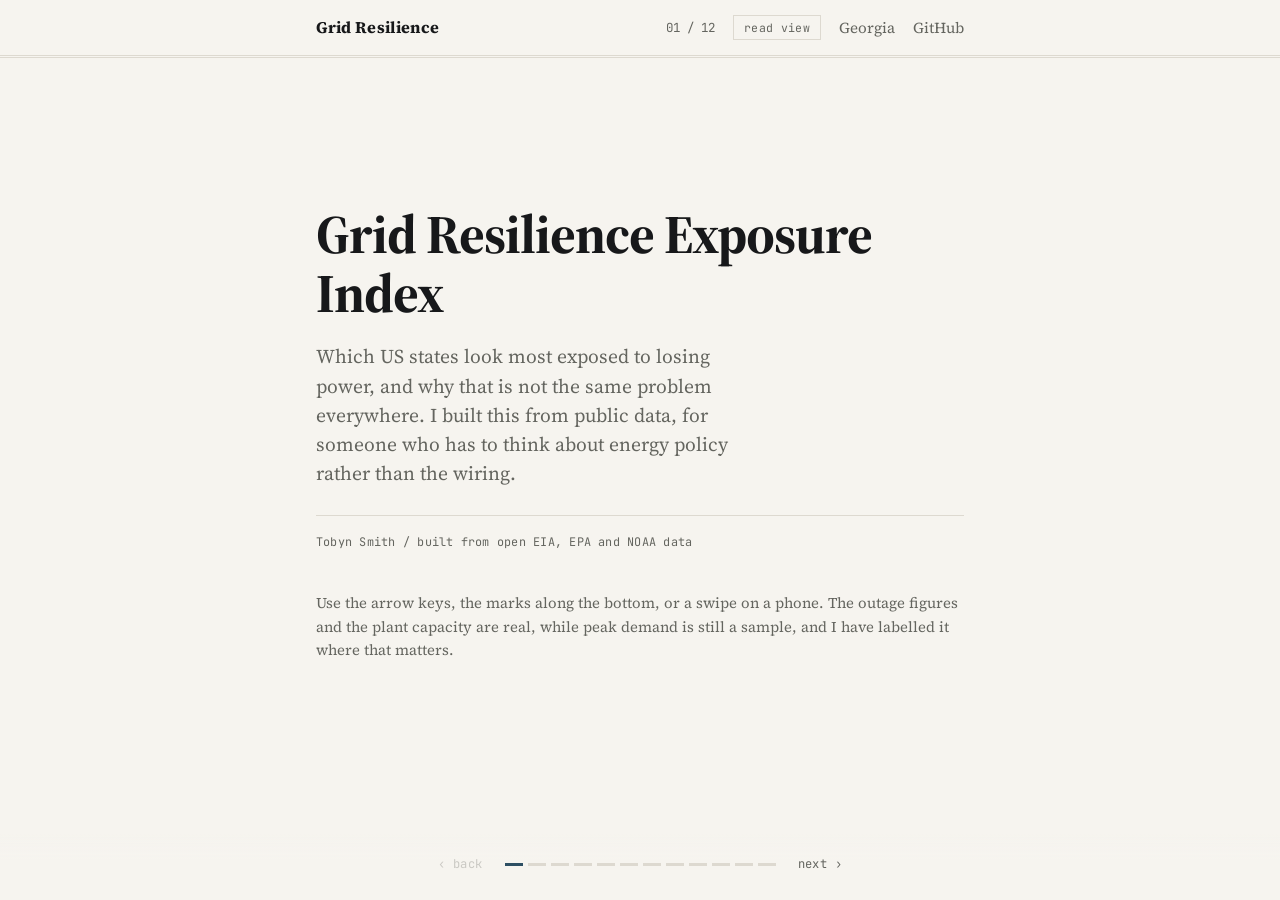
==== commit 840083c3: "let the public pages run in longer sentences Co-authored-by: txbyz123 <txbyz123@gmail.com>" ====
--- a/docs/index.html
+++ b/docs/index.html
@@ -110,34 +110,34 @@
       <div class="slidewrap">
         <h1>Grid Resilience Exposure Index</h1>
         <p class="stand">Which US states look most exposed to losing power, and why that is not the same
-        problem everywhere. I built this from public data, for someone thinking about energy policy rather than the wiring.</p>
+        problem everywhere. I built this from public data, for someone who has to think about energy policy rather than the wiring.</p>
         <p class="byline">Tobyn Smith / built from open EIA, EPA and NOAA data</p>
         <p class="hint">Use the arrow keys, the marks along the bottom, or a swipe on a phone. The outage
-        figures and the plant capacity are real. Peak demand is still a sample, and I have labelled it where that matters.</p>
+        figures and the plant capacity are real, while peak demand is still a sample, and I have labelled it where that matters.</p>
       </div>
     </section>
 
     <section class="slide">
       <div class="slidewrap">
         <h2>Why look at this</h2>
-        <p class="lead">Keeping the power on is one of the bigger infrastructure questions in US policy.
-        A few pressures are hitting the grid at the same time.</p>
+        <p class="lead">Keeping the power on is one of the bigger infrastructure questions in US policy,
+        and a few pressures are hitting the grid at the same time.</p>
         <div class="step"><div class="no">1</div><div><h3>Weather</h3><p>More frequent and more severe
         storms, heat and cold snaps are behind most of the large outages.</p></div></div>
         <div class="step"><div class="no">2</div><div><h3>An ageing network</h3><p>A lot of the wires and
         substations were built decades ago and are being asked to carry more.</p></div></div>
         <div class="step"><div class="no">3</div><div><h3>A changing fuel mix</h3><p>Coal is retiring, gas
         and renewables are growing, and that shifts where the weak spots sit.</p></div></div>
-        <p style="margin-top:22px">Most of the data for this is already public. It is just split across agencies
-        and formats, so the hard part is getting it into one place. This project pulls a few of those sources
-        into one score per state, so they can be compared.</p>
+        <p style="margin-top:22px">Most of the data for this is already public, but it is split across agencies
+        and formats, so the hard part is getting it into one place. What this project does is pull a few of those
+        sources into one score per state, so they can actually be compared.</p>
       </div>
     </section>
 
     <section class="slide">
       <div class="slidewrap">
         <h2>What it is built on</h2>
-        <p class="lead">Three public inputs, from two federal agencies. There is no paywall and no login.</p>
+        <p class="lead">Three public inputs, from two federal agencies, with no paywall and no login.</p>
         <div class="step"><div class="no">1</div><div><h3>How often the power fails</h3><p>The industry
         reliability measures, SAIDI and SAIFI, for how long and how often customers lose power.</p></div></div>
         <div class="step"><div class="no">2</div><div><h3>How the supply is built</h3><p>Generating capacity
@@ -145,17 +145,17 @@
         station.</p></div></div>
         <div class="step"><div class="no">3</div><div><h3>How much slack there is</h3><p>Installed capacity
         set against peak demand, so you can see how thin the margin is on a bad day.</p></div></div>
-        <p class="hint" style="margin-top:18px">The outage figures are the real EIA-861 numbers for 2023, for every state.
-        Plant capacity is real too, from EPA eGRID2023. Peak demand still comes from a built-in
-        sample, so the project runs without a data key. I would keep that in mind when reading the ranking.</p>
+        <p class="hint" style="margin-top:18px">The outage figures are the real EIA-861 numbers for 2023, for every state, and
+        plant capacity is real too, from EPA eGRID2023. Peak demand still comes from a built-in
+        sample, so the project runs without a data key, which is worth keeping in mind when you read the ranking.</p>
       </div>
     </section>
 
     <section class="slide" id="method">
       <div class="slidewrap">
         <h2>Turning that into one number</h2>
-        <p class="lead">Every state gets a score from 0 to 100. A higher score means it looks more likely to
-        struggle to keep the power on. The number comes from three pieces.</p>
+        <p class="lead">Every state gets a score from 0 to 100, where a higher score means it looks more likely to
+        struggle to keep the power on, and the number comes from three pieces.</p>
         <div class="step"><div class="no">1</div><div><h3>Outage burden</h3><p>How often the power goes out
         and for how long, from the SAIDI and SAIFI measures.</p></div></div>
         <div class="step"><div class="no">2</div><div><h3>Concentration</h3><p>How much of a state's power
@@ -163,7 +163,7 @@
         <div class="step"><div class="no">3</div><div><h3>Exposure deficit</h3><p>Whether there is much spare
         capacity above peak demand, and how varied the supply is.</p></div></div>
         <p style="margin-top:20px">I put the three on the same scale and then combine them. The weights sit in one
-        settings file, so they are easy to change. The next two slides let you do that.</p>
+        settings file so they are easy to change, and the next two slides let you do that.</p>
       </div>
     </section>
 
@@ -227,8 +227,8 @@
 </svg>
           <div class="mapscale"><span>less exposed</span><i class="scale"></i><span>more exposed</span></div>
           <p class="readout" id="readout">Hover or tap a state to see its score.</p>
-          <figcaption>Outage figures are real (EIA-861 for 2023), and plant capacity is real too (EPA eGRID2023).
-          The spare-capacity part still uses a sample peak demand, so I would treat that part as illustrative. Change the weights on the next slide and this
+          <figcaption>Outage figures are real (EIA-861 for 2023), and plant capacity is real too (EPA eGRID2023),
+          but the spare-capacity part still uses a sample peak demand, so I would treat that part as illustrative. If you change the weights on the next slide, this
           map re-shades with them.</figcaption>
         </figure>
       </div>
@@ -237,8 +237,8 @@
     <section class="slide" id="results">
       <div class="slidewrap">
         <h2>The weights are a judgement call</h2>
-        <p class="lead">How much each part counts is a choice I made, not a fact. Drag the weights and the ranking
-        re-sorts. The map on the previous slide re-shades as you do it.</p>
+        <p class="lead">How much each part counts is a choice I made, not a fact. If you drag the weights, the ranking
+        re-sorts, and the map on the previous slide re-shades as you do it.</p>
         <div class="explorer">
           <div class="sliders">
             <label>Outage burden <span id="wO">45%</span>
@@ -253,8 +253,8 @@
             <thead><tr><th>#</th><th>State</th><th>Score</th><th></th></tr></thead>
             <tbody id="rows"></tbody>
           </table>
-          <p class="hint">Showing the top 15. At the default 45 / 30 / 25 this matches the pipeline output.
-          Push the weight onto one part and states like West Virginia climb or slide. Hover a row to
+          <p class="hint">Showing the top 15. At the default 45 / 30 / 25 this matches the pipeline output, and if you
+          push the weight onto one part, states like West Virginia climb or slide. Hover a row to
           find that state on the map.</p>
         </div>
       </div>
@@ -263,37 +263,37 @@
     <section class="slide">
       <div class="slidewrap">
         <h2>The same score can mean different things</h2>
-        <p class="lead">This is the part I would actually use. A high score is not one problem. It depends
-        which piece is doing the work, and that changes by state.</p>
+        <p class="lead">This is the part I would actually use in a policy conversation. A high score is not one problem,
+        because it depends which piece is doing the work, and that changes by state.</p>
         <div class="step"><div class="no">1</div><div><h3>Mississippi and West Virginia: one fuel</h3>
-        <p>Mississippi takes 84 per cent of its capacity from gas, and West Virginia 83 per cent from coal.
-        Those are the two most concentrated supplies in the country, and they lead the table on that alone. The problem is
+        <p>Mississippi takes 84 per cent of its capacity from gas, and West Virginia 83 per cent from coal,
+        which makes them the two most concentrated supplies in the country, and they lead the table on that alone. The problem, for me, is
         what happens if a state has bet almost everything on one fuel.</p></div></div>
         <div class="step"><div class="no">2</div><div><h3>Maine: the opposite problem</h3><p>Maine has the
-        least concentrated fuel mix of any state and still comes third. Its customers lost thirty-one
-        hours of power in 2023. That is not about fragile plants. The response there is hardening lines and
+        least concentrated fuel mix of any state and still comes third, because its customers lost thirty-one
+        hours of power in 2023. That is not about fragile plants, so the response there is hardening lines and
         restoring power faster.</p></div></div>
-        <div class="step"><div class="no">3</div><div><h3>Same score, different job</h3><p>Spreading a fuel mix, hardening lines and adding spare capacity are three different jobs.
-        They cost different amounts and they take different amounts of time. A ranking on its own tells you
-        less than the ranking next to what is driving it.</p></div></div>
-        <p style="margin-top:20px">The label under each state on the map is the short version of that.</p>
+        <div class="step"><div class="no">3</div><div><h3>Same score, different job</h3><p>Spreading a fuel mix, hardening lines and adding spare capacity are three different jobs,
+        with different costs and different timescales, so a ranking on its own tells you
+        less than the ranking read next to what is driving it.</p></div></div>
+        <p style="margin-top:20px">The label under each state on the map is just the short version of that.</p>
       </div>
     </section>
 
     <section class="slide">
       <div class="slidewrap">
         <h2>What this is not</h2>
-        <p class="lead">A few limits. I think these matter more than the ranking if you are reading this
+        <p class="lead">A few limits, which I think matter more than the ranking if you are reading this
         for policy, so they are here rather than at the end.</p>
         <div class="step"><div class="no">1</div><div><h3>It is not operational</h3><p>State-level figures
         blur a lot. A state can look fine overall and still have fragile pockets inside it.</p></div></div>
         <div class="step"><div class="no">2</div><div><h3>One of the three parts is still sampled</h3><p>Outage
-        figures and plant capacity are both real. Peak demand is not, so the spare-capacity part is still
-        a worked example. I have labelled the parts where they appear.</p></div></div>
+        figures and plant capacity are both real, but peak demand is not, so the spare-capacity part is still
+        a worked example, and I have labelled the parts where they appear.</p></div></div>
         <div class="step"><div class="no">3</div><div><h3>It leaves out the wires</h3><p>The score says
         nothing about the transmission network that moves power around, which probably matters as much as the
         plants do.</p></div></div>
-        <p style="margin-top:20px">I would read the very top and the very bottom. The middle moves around, so I would
+        <p style="margin-top:20px">I would read the very top and the very bottom, because the middle moves around and I would
         not quote a precise place in it.</p>
       </div>
     </section>
@@ -303,7 +303,7 @@
         <h2>Testing it against something else</h2>
         <p class="lead">The index leans hardest on outages, so I checked that data against a source
         collected by someone else. NOAA's Storm Events Database is compiled by the National
-        Weather Service. It has nothing to do with what utilities file to the EIA.</p>
+        Weather Service, and it has nothing to do with what utilities file to the EIA.</p>
         <div class="step"><div class="no">1</div><div><h3>A test that can fail</h3><p>The EIA publishes
         outage minutes twice, counting major storm days and excluding them. The gap between the two is the
         part storms account for. If the weather story is right, that gap should track how much damaging
@@ -313,23 +313,23 @@
         storms a state had and 0.24 for how much damage they did. Texas and Georgia record the most storm events in the country and lose few minutes. Maine
         records a fraction as many and lost the most of anyone.</p></div></div>
         <div class="step"><div class="no">3</div><div><h3>What I take from it</h3><p>Storms
-        obviously matter, or the two outage figures would not sit so far apart. How much bad weather
+        obviously matter, or the two outage figures would not sit so far apart, but how much bad weather
         arrives does not decide who suffers most. What the grid is like when it arrives, and how fast crews
         restore it, look like they matter more.</p></div></div>
-        <p style="margin-top:20px">I would not treat exposure as fate. It points towards spending on hardening and
-        restoration. It is one year of data, so I would not lean on it harder than that.</p>
+        <p style="margin-top:20px">I would not treat exposure as fate, because the result points towards spending on hardening and
+        restoration. It is only one year of data, so I would not lean on it harder than that.</p>
       </div>
     </section>
 
     <section class="slide">
       <div class="slidewrap">
         <h2>The view from abroad</h2>
-        <p class="lead">This is a US project. The question is not only a US question. Looking at it from
+        <p class="lead">This is a US project, but the question is not only a US question, and looking at it from
         outside the US changes what counts as normal.</p>
         <div class="step"><div class="no">1</div><div><h3>The gap is real</h3><p>In much of western
-        Europe a typical customer loses power for minutes a year. In the US the median state lost four hours
+        Europe a typical customer loses power for minutes a year, while in the US the median state lost four hours
         in 2023 once major storms are counted, and Maine, the worst, lost thirty-one. Countries measure this
-        differently, so the figures do not line up neatly. The gap is too wide to be a measurement
+        differently, so the figures do not line up neatly, but the gap is too wide to be a measurement
         artefact.</p></div></div>
         <div class="step"><div class="no">2</div><div><h3>Different systems, different trade-offs</h3>
         <p>Countries that perform well tend to bury more of their lines and pay for it in their bills. The US
@@ -337,9 +337,9 @@
         weather arrives.</p></div></div>
         <div class="step"><div class="no">3</div><div><h3>The method is not US-specific</h3><p>Nothing in the
         scoring is US-specific. With capacity, reliability and demand data, the same three components would
-        run on German L&auml;nder or Indian states. The hard part abroad is the data.</p></div></div>
+        run on German L&auml;nder or Indian states, and the hard part abroad is getting hold of the data.</p></div></div>
         <p style="margin-top:20px">The useful part of the open data is that the US publishes enough for someone
-        to rebuild this from scratch. Not many countries do that.</p>
+        to rebuild this from scratch, which not many countries do.</p>
       </div>
     </section>
 
@@ -347,10 +347,10 @@
       <div class="slidewrap">
         <h2>A closer look at Georgia</h2>
         <p class="lead">Georgia is where I live, so I looked at one state more closely than the ranking
-        allows. I set the score next to Georgia's figures from the EIA, EPA eGRID and NOAA, including a map
+        allows. I set the score next to Georgia's figures from the EIA, EPA eGRID and NOAA, and there is a map
         of every power plant of 50 MW and up that you can filter by fuel.</p>
-        <p>On the real data Georgia is mid-table, nineteenth of fifty-one. The sample had it
-        much higher. Its 343 minutes off supply in 2023 sit close to the national middle, and the fuel mix
+        <p>On the real data Georgia is mid-table, nineteenth of fifty-one, which is much lower than the
+        sample had it. Its 343 minutes off supply in 2023 sit close to the national middle, and the fuel mix
         is broad enough that concentration is not what pushes it up.</p>
         <p style="margin-top:12px"><a class="cta" href="georgia.html">Open the Georgia deep dive</a></p>
       </div>
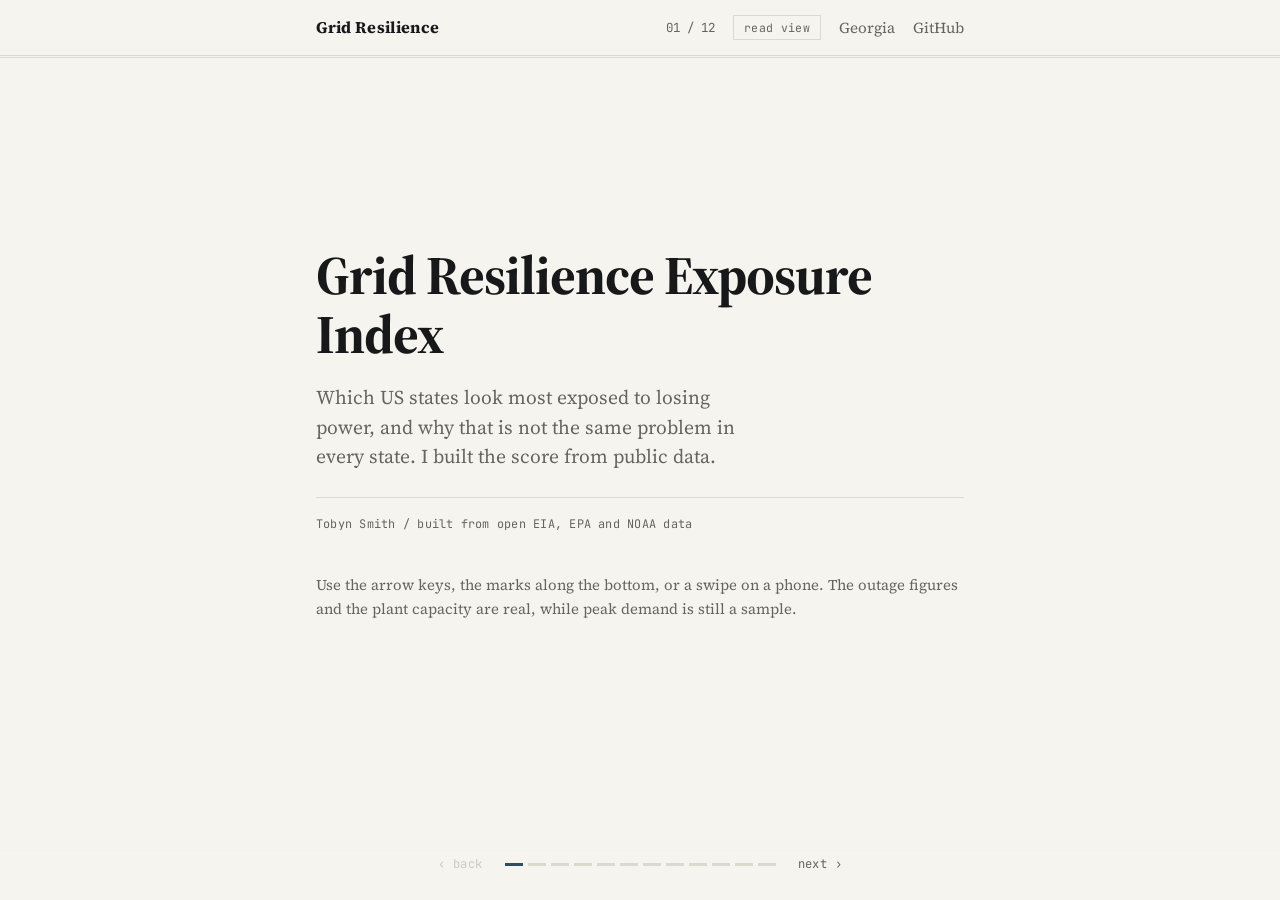
==== commit d9584610: "state the findings and leave the gloss out The public pages were explaining each result twice. The n" ====
--- a/docs/index.html
+++ b/docs/index.html
@@ -110,10 +110,10 @@
       <div class="slidewrap">
         <h1>Grid Resilience Exposure Index</h1>
         <p class="stand">Which US states look most exposed to losing power, and why that is not the same
-        problem everywhere. I built this from public data, for someone who has to think about energy policy rather than the wiring.</p>
+        problem in every state. I built the score from public data.</p>
         <p class="byline">Tobyn Smith / built from open EIA, EPA and NOAA data</p>
         <p class="hint">Use the arrow keys, the marks along the bottom, or a swipe on a phone. The outage
-        figures and the plant capacity are real, while peak demand is still a sample, and I have labelled it where that matters.</p>
+        figures and the plant capacity are real, while peak demand is still a sample.</p>
       </div>
     </section>
 
@@ -129,8 +129,7 @@
         <div class="step"><div class="no">3</div><div><h3>A changing fuel mix</h3><p>Coal is retiring, gas
         and renewables are growing, and that shifts where the weak spots sit.</p></div></div>
         <p style="margin-top:22px">Most of the data for this is already public, but it is split across agencies
-        and formats, so the hard part is getting it into one place. What this project does is pull a few of those
-        sources into one score per state, so they can actually be compared.</p>
+        and formats. I pulled a few of those sources into one score per state so they can be compared.</p>
       </div>
     </section>
 
@@ -147,7 +146,7 @@
         set against peak demand, so you can see how thin the margin is on a bad day.</p></div></div>
         <p class="hint" style="margin-top:18px">The outage figures are the real EIA-861 numbers for 2023, for every state, and
         plant capacity is real too, from EPA eGRID2023. Peak demand still comes from a built-in
-        sample, so the project runs without a data key, which is worth keeping in mind when you read the ranking.</p>
+        sample, which is why the project runs without a data key.</p>
       </div>
     </section>
 
@@ -227,9 +226,9 @@
 </svg>
           <div class="mapscale"><span>less exposed</span><i class="scale"></i><span>more exposed</span></div>
           <p class="readout" id="readout">Hover or tap a state to see its score.</p>
-          <figcaption>Outage figures are real (EIA-861 for 2023), and plant capacity is real too (EPA eGRID2023),
-          but the spare-capacity part still uses a sample peak demand, so I would treat that part as illustrative. If you change the weights on the next slide, this
-          map re-shades with them.</figcaption>
+          <figcaption>Outage figures are real (EIA-861 for 2023) and plant capacity is real too (EPA eGRID2023),
+          while the spare-capacity part still uses a sample peak demand. Changing the weights on the next slide
+          re-shades this map.</figcaption>
         </figure>
       </div>
     </section>
@@ -263,19 +262,17 @@
     <section class="slide">
       <div class="slidewrap">
         <h2>The same score can mean different things</h2>
-        <p class="lead">This is the part I would actually use in a policy conversation. A high score is not one problem,
-        because it depends which piece is doing the work, and that changes by state.</p>
+        <p class="lead">A high score is not one problem. It depends which piece is doing the work, and that
+        changes by state.</p>
         <div class="step"><div class="no">1</div><div><h3>Mississippi and West Virginia: one fuel</h3>
-        <p>Mississippi takes 84 per cent of its capacity from gas, and West Virginia 83 per cent from coal,
-        which makes them the two most concentrated supplies in the country, and they lead the table on that alone. The problem, for me, is
-        what happens if a state has bet almost everything on one fuel.</p></div></div>
+        <p>Mississippi takes 84 per cent of its capacity from gas, and West Virginia 83 per cent from coal.
+        They are the two most concentrated supplies in the country, and they lead the table on that alone.
+        If either fuel has a bad year, there is not much else to fall back on.</p></div></div>
         <div class="step"><div class="no">2</div><div><h3>Maine: the opposite problem</h3><p>Maine has the
         least concentrated fuel mix of any state and still comes third, because its customers lost thirty-one
-        hours of power in 2023. That is not about fragile plants, so the response there is hardening lines and
-        restoring power faster.</p></div></div>
+        hours of power in 2023. That is a lines and restoration problem, not a plant problem.</p></div></div>
         <div class="step"><div class="no">3</div><div><h3>Same score, different job</h3><p>Spreading a fuel mix, hardening lines and adding spare capacity are three different jobs,
-        with different costs and different timescales, so a ranking on its own tells you
-        less than the ranking read next to what is driving it.</p></div></div>
+        with different costs and different timescales. A rank on its own does not say which job it is.</p></div></div>
         <p style="margin-top:20px">The label under each state on the map is just the short version of that.</p>
       </div>
     </section>
@@ -283,8 +280,7 @@
     <section class="slide">
       <div class="slidewrap">
         <h2>What this is not</h2>
-        <p class="lead">A few limits, which I think matter more than the ranking if you are reading this
-        for policy, so they are here rather than at the end.</p>
+        <p class="lead">The limits matter more than the ranking if you are going to use this for policy.</p>
         <div class="step"><div class="no">1</div><div><h3>It is not operational</h3><p>State-level figures
         blur a lot. A state can look fine overall and still have fragile pockets inside it.</p></div></div>
         <div class="step"><div class="no">2</div><div><h3>One of the three parts is still sampled</h3><p>Outage
@@ -293,8 +289,8 @@
         <div class="step"><div class="no">3</div><div><h3>It leaves out the wires</h3><p>The score says
         nothing about the transmission network that moves power around, which probably matters as much as the
         plants do.</p></div></div>
-        <p style="margin-top:20px">I would read the very top and the very bottom, because the middle moves around and I would
-        not quote a precise place in it.</p>
+        <p style="margin-top:20px">The top and the bottom hold. The middle moves around, and a precise place in it
+        is not stable.</p>
       </div>
     </section>
 
@@ -316,16 +312,15 @@
         obviously matter, or the two outage figures would not sit so far apart, but how much bad weather
         arrives does not decide who suffers most. What the grid is like when it arrives, and how fast crews
         restore it, look like they matter more.</p></div></div>
-        <p style="margin-top:20px">I would not treat exposure as fate, because the result points towards spending on hardening and
-        restoration. It is only one year of data, so I would not lean on it harder than that.</p>
+        <p style="margin-top:20px">It is one year of data, and NOAA event counts partly reflect how densely a state is observed.</p>
       </div>
     </section>
 
     <section class="slide">
       <div class="slidewrap">
         <h2>The view from abroad</h2>
-        <p class="lead">This is a US project, but the question is not only a US question, and looking at it from
-        outside the US changes what counts as normal.</p>
+        <p class="lead">This is a US project, but the question is not only a US one. Looking at it from
+        outside changes what counts as a normal year.</p>
         <div class="step"><div class="no">1</div><div><h3>The gap is real</h3><p>In much of western
         Europe a typical customer loses power for minutes a year, while in the US the median state lost four hours
         in 2023 once major storms are counted, and Maine, the worst, lost thirty-one. Countries measure this
@@ -338,8 +333,7 @@
         <div class="step"><div class="no">3</div><div><h3>The method is not US-specific</h3><p>Nothing in the
         scoring is US-specific. With capacity, reliability and demand data, the same three components would
         run on German L&auml;nder or Indian states, and the hard part abroad is getting hold of the data.</p></div></div>
-        <p style="margin-top:20px">The useful part of the open data is that the US publishes enough for someone
-        to rebuild this from scratch, which not many countries do.</p>
+        <p style="margin-top:20px">The US publishes enough of this that someone else could rebuild the score. Not many countries do.</p>
       </div>
     </section>
 
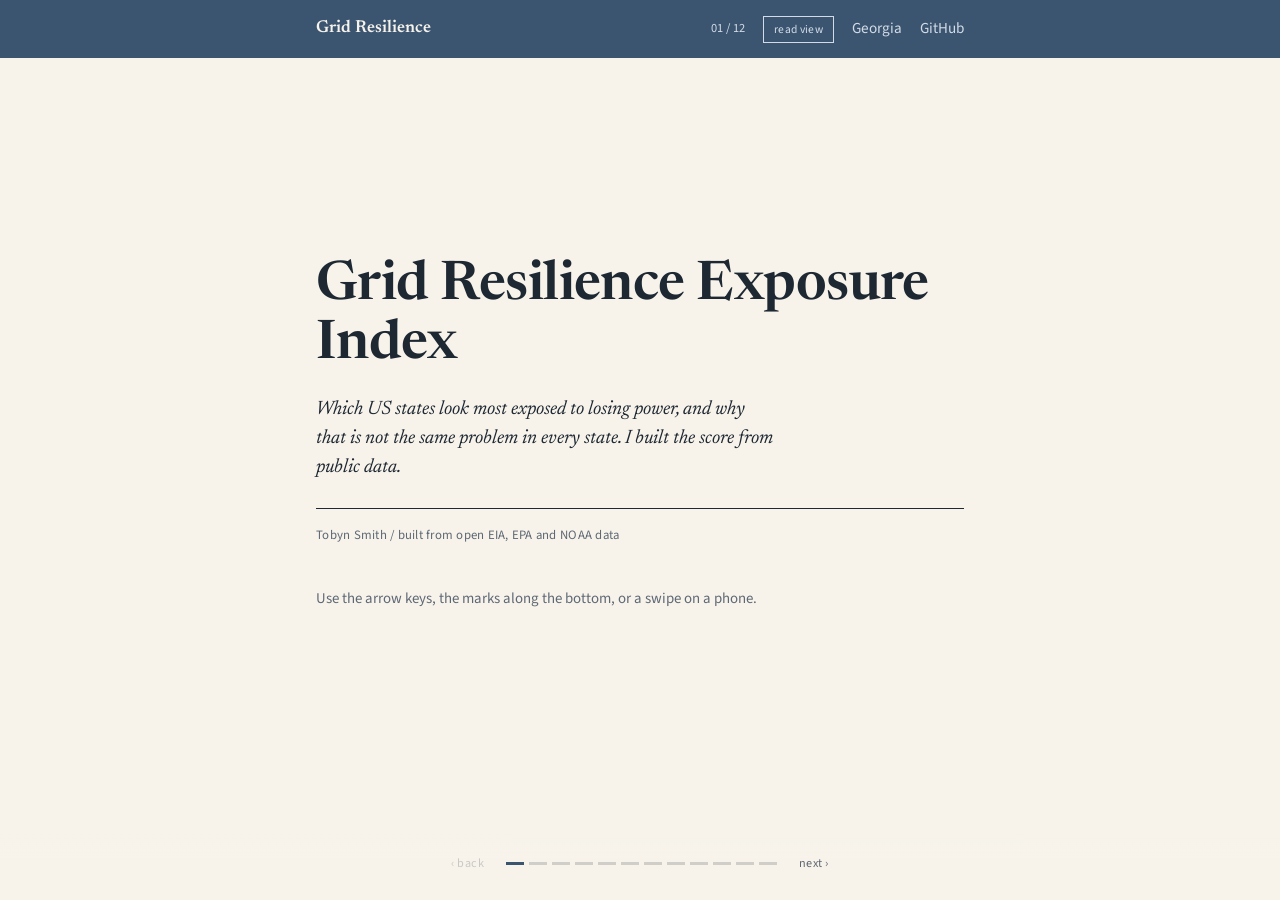
==== commit 9574613f: "Rewrite the grid pages in my voice and apply the CT slide theme" ====
--- a/docs/index.html
+++ b/docs/index.html
@@ -5,8 +5,8 @@
   <meta name="viewport" content="width=device-width, initial-scale=1">
   <title>Grid Resilience Exposure Index</title>
   <meta name="description" content="An interactive slide deck ranking US states by how exposed their electricity systems look, built from public data.">
-  <link rel="icon" href="data:image/svg+xml,<svg xmlns='http://www.w3.org/2000/svg' viewBox='0 0 32 32'><rect width='32' height='32' fill='%2317181a'/><rect x='6' y='19' width='5' height='7' fill='%23f6f4ef'/><rect x='13.5' y='13' width='5' height='13' fill='%23e08a63'/><rect x='21' y='7' width='5' height='19' fill='%23b5462f'/></svg>">
-  <meta name="theme-color" content="#f6f4ef">
+  <link rel="icon" href="data:image/svg+xml,<svg xmlns='http://www.w3.org/2000/svg' viewBox='0 0 32 32'><rect width='32' height='32' fill='%233B5571'/><rect x='6' y='19' width='5' height='7' fill='%23F7F3EA'/><rect x='13.5' y='13' width='5' height='13' fill='%23e08a63'/><rect x='21' y='7' width='5' height='19' fill='%23b5462f'/></svg>">
+  <meta name="theme-color" content="#F7F3EA">
   <meta property="og:type" content="website">
   <meta property="og:title" content="Grid Resilience Exposure Index">
   <meta property="og:description" content="Which US states look most exposed to losing power, and why that is not the same problem everywhere. Built from open EIA, EPA and NOAA data.">
@@ -15,7 +15,7 @@
   <meta name="twitter:card" content="summary_large_image">
   <link rel="preconnect" href="https://fonts.googleapis.com">
   <link rel="preconnect" href="https://fonts.gstatic.com" crossorigin>
-  <link href="https://fonts.googleapis.com/css2?family=Source+Serif+4:opsz,wght@8..60,400;8..60,600;8..60,700&family=JetBrains+Mono:wght@400;500&display=swap" rel="stylesheet">
+  <link href="https://fonts.googleapis.com/css2?family=Newsreader:ital,opsz,wght@0,6..72,400;0,6..72,600;0,6..72,700;1,6..72,400&family=Source+Sans+3:ital,wght@0,400;0,500;0,600;0,700&family=JetBrains+Mono:wght@400;500&display=swap" rel="stylesheet">
   <script>document.documentElement.classList.add('js');</script>
   <link rel="stylesheet" href="style.css">
   <style>
@@ -50,14 +50,14 @@
     .explorer label { display: grid; grid-template-columns: 1fr auto; align-items: center; gap: 5px 10px; font-size: .96rem; }
     .explorer label span { font-family: "JetBrains Mono", monospace; font-size: .78rem; font-variant-numeric: tabular-nums; color: var(--gray); }
     .explorer input[type=range] { grid-column: 1 / -1; width: 100%; accent-color: var(--warm); margin: 0; }
-    .explorer button { justify-self: start; margin-top: 4px; font-family: "JetBrains Mono", monospace; font-size: .76rem;
+    .explorer button { justify-self: start; margin-top: 4px; font-family: "Source Sans 3", sans-serif; font-size: .76rem;
       color: var(--gray); background: none; border: 1px solid var(--hair); padding: 6px 12px; cursor: pointer; }
     .explorer button:hover { color: var(--ink); border-color: var(--ink); }
 
     /* bottom navigation: a segmented rail rather than carousel dots */
     .controls { position: fixed; bottom: 0; left: 0; right: 0; z-index: 40; display: flex; align-items: center;
       justify-content: center; gap: 20px; padding: 18px 0 24px; background: linear-gradient(to top, var(--paper) 62%, transparent); }
-    .nav-btn { font-family: "JetBrains Mono", monospace; font-size: .76rem; letter-spacing: .04em;
+    .nav-btn { font-family: "Source Sans 3", sans-serif; font-size: .76rem; letter-spacing: .04em;
       color: var(--gray); background: none; border: none; padding: 4px 2px; cursor: pointer; transition: color .12s; }
     .nav-btn:hover:not(:disabled) { color: var(--ink); }
     .nav-btn:disabled { opacity: .3; cursor: default; }
@@ -112,23 +112,16 @@
         <p class="stand">Which US states look most exposed to losing power, and why that is not the same
         problem in every state. I built the score from public data.</p>
         <p class="byline">Tobyn Smith / built from open EIA, EPA and NOAA data</p>
-        <p class="hint">Use the arrow keys, the marks along the bottom, or a swipe on a phone. The outage
-        figures and the plant capacity are real, while peak demand is still a sample.</p>
+        <p class="hint">Use the arrow keys, the marks along the bottom, or a swipe on a phone.</p>
       </div>
     </section>
 
     <section class="slide">
       <div class="slidewrap">
         <h2>Why look at this</h2>
-        <p class="lead">Keeping the power on is one of the bigger infrastructure questions in US policy,
-        and a few pressures are hitting the grid at the same time.</p>
-        <div class="step"><div class="no">1</div><div><h3>Weather</h3><p>More frequent and more severe
-        storms, heat and cold snaps are behind most of the large outages.</p></div></div>
-        <div class="step"><div class="no">2</div><div><h3>An ageing network</h3><p>A lot of the wires and
-        substations were built decades ago and are being asked to carry more.</p></div></div>
-        <div class="step"><div class="no">3</div><div><h3>A changing fuel mix</h3><p>Coal is retiring, gas
-        and renewables are growing, and that shifts where the weak spots sit.</p></div></div>
-        <p style="margin-top:22px">Most of the data for this is already public, but it is split across agencies
+        <p class="lead">I study international affairs, and I wrote the code for this as well. I wanted one comparable figure for how exposed each state's grid looks, from public data, and living in Georgia made the US numbers hard to ignore.</p>
+        <p>Weather is part of it. More frequent and more severe storms, heat and cold snaps are behind most of the large outages. A lot of the wires and substations were built decades ago and are being asked to carry more. Coal is retiring, gas and renewables are growing, and that shifts where the weak spots sit.</p>
+        <p>Most of the data for this is already public, but it is split across agencies
         and formats. I pulled a few of those sources into one score per state so they can be compared.</p>
       </div>
     </section>
@@ -136,7 +129,7 @@
     <section class="slide">
       <div class="slidewrap">
         <h2>What it is built on</h2>
-        <p class="lead">Three public inputs, from two federal agencies, with no paywall and no login.</p>
+        <p class="lead">It uses three public datasets from EIA and EPA. You do not need a login or a paid key.</p>
         <div class="step"><div class="no">1</div><div><h3>How often the power fails</h3><p>The industry
         reliability measures, SAIDI and SAIFI, for how long and how often customers lose power.</p></div></div>
         <div class="step"><div class="no">2</div><div><h3>How the supply is built</h3><p>Generating capacity
@@ -144,9 +137,7 @@
         station.</p></div></div>
         <div class="step"><div class="no">3</div><div><h3>How much slack there is</h3><p>Installed capacity
         set against peak demand, so you can see how thin the margin is on a bad day.</p></div></div>
-        <p class="hint" style="margin-top:18px">The outage figures are the real EIA-861 numbers for 2023, for every state, and
-        plant capacity is real too, from EPA eGRID2023. Peak demand still comes from a built-in
-        sample, which is why the project runs without a data key.</p>
+        <p class="hint" style="margin-top:18px">Outage figures and plant capacity are the real 2023 numbers. Peak demand is still a sample, so treat the spare-capacity part as a worked example. That is also why the project runs without a data key.</p>
       </div>
     </section>
 
@@ -226,9 +217,7 @@
 </svg>
           <div class="mapscale"><span>less exposed</span><i class="scale"></i><span>more exposed</span></div>
           <p class="readout" id="readout">Hover or tap a state to see its score.</p>
-          <figcaption>Outage figures are real (EIA-861 for 2023) and plant capacity is real too (EPA eGRID2023),
-          while the spare-capacity part still uses a sample peak demand. Changing the weights on the next slide
-          re-shades this map.</figcaption>
+          <figcaption>Changing the weights on the next slide re-shades this map.</figcaption>
         </figure>
       </div>
     </section>
@@ -271,9 +260,7 @@
         <div class="step"><div class="no">2</div><div><h3>Maine: the opposite problem</h3><p>Maine has the
         least concentrated fuel mix of any state and still comes third, because its customers lost thirty-one
         hours of power in 2023. That is a lines and restoration problem, not a plant problem.</p></div></div>
-        <div class="step"><div class="no">3</div><div><h3>Same score, different job</h3><p>Spreading a fuel mix, hardening lines and adding spare capacity are three different jobs,
-        with different costs and different timescales. A rank on its own does not say which job it is.</p></div></div>
-        <p style="margin-top:20px">The label under each state on the map is just the short version of that.</p>
+        <p style="margin-top:20px">Spreading a fuel mix is one job. Hardening lines is another. Adding spare plants is a third. A rank does not tell you which of those you are looking at. The label under each state on the map is just the short version of that.</p>
       </div>
     </section>
 
@@ -281,15 +268,8 @@
       <div class="slidewrap">
         <h2>What this is not</h2>
         <p class="lead">The limits matter more than the ranking if you are going to use this for policy.</p>
-        <div class="step"><div class="no">1</div><div><h3>It is not operational</h3><p>State-level figures
-        blur a lot. A state can look fine overall and still have fragile pockets inside it.</p></div></div>
-        <div class="step"><div class="no">2</div><div><h3>One of the three parts is still sampled</h3><p>Outage
-        figures and plant capacity are both real, but peak demand is not, so the spare-capacity part is still
-        a worked example, and I have labelled the parts where they appear.</p></div></div>
-        <div class="step"><div class="no">3</div><div><h3>It leaves out the wires</h3><p>The score says
-        nothing about the transmission network that moves power around, which probably matters as much as the
-        plants do.</p></div></div>
-        <p style="margin-top:20px">The top and the bottom hold. The middle moves around, and a precise place in it
+        <p>It is not operational. State-level figures blur a lot, and a state can look fine overall and still have fragile pockets inside it. As I said earlier, the spare-capacity part is a worked example, and I have labelled the parts where they appear. The score also says nothing about the transmission network that moves power around, which probably matters as much as the plants do.</p>
+        <p>The top and the bottom hold. The middle moves around, and a precise place in it
         is not stable.</p>
       </div>
     </section>
@@ -318,22 +298,11 @@
 
     <section class="slide">
       <div class="slidewrap">
-        <h2>The view from abroad</h2>
-        <p class="lead">This is a US project, but the question is not only a US one. Looking at it from
-        outside changes what counts as a normal year.</p>
-        <div class="step"><div class="no">1</div><div><h3>The gap is real</h3><p>In much of western
-        Europe a typical customer loses power for minutes a year, while in the US the median state lost four hours
-        in 2023 once major storms are counted, and Maine, the worst, lost thirty-one. Countries measure this
-        differently, so the figures do not line up neatly, but the gap is too wide to be a measurement
-        artefact.</p></div></div>
-        <div class="step"><div class="no">2</div><div><h3>Different systems, different trade-offs</h3>
-        <p>Countries that perform well tend to bury more of their lines and pay for it in their bills. The US
-        runs long overhead lines through forest and hurricane country, which is cheaper right up until the
-        weather arrives.</p></div></div>
-        <div class="step"><div class="no">3</div><div><h3>The method is not US-specific</h3><p>Nothing in the
-        scoring is US-specific. With capacity, reliability and demand data, the same three components would
-        run on German L&auml;nder or Indian states, and the hard part abroad is getting hold of the data.</p></div></div>
-        <p style="margin-top:20px">The US publishes enough of this that someone else could rebuild the score. Not many countries do.</p>
+        <h2>What counts as a normal year</h2>
+        <p class="lead">I look at this as someone from the UK, now living in Georgia. What counts as a bad year for outages in the US would be extraordinary in much of western Europe.</p>
+        <p>In much of western Europe a typical customer loses power for minutes a year, while in the US the median state lost four hours in 2023 once major storms are counted, and Maine, the worst, lost thirty-one. Countries measure this differently, so the figures do not line up neatly, but the gap is too wide to be a measurement artefact.</p>
+        <p>Countries that perform well tend to bury more of their lines and pay for it in their bills. The US runs long overhead lines through forest and hurricane country, which is cheaper right up until the weather arrives.</p>
+        <p>Nothing in the scoring is US-specific. With capacity, reliability and demand data, the same three components would run on German L&auml;nder or Indian states, and the hard part abroad is getting hold of the data. The US publishes enough of this that someone else could rebuild the score. Not many countries do.</p>
       </div>
     </section>
 
--- a/docs/style.css
+++ b/docs/style.css
@@ -1,74 +1,86 @@
 /* Shared look for both pages. Kept in one file so the deck and the Georgia
    write-up cannot drift apart when the theme changes. Page-specific layout
-   stays in each page's own <style> block. */
+   stays in each page's own <style> block.
+
+   Colour and type tokens confirmed from Tobyn's Counterterrorism Google
+   Slides deck (15EAfZA6jiUY69MgCRRJ-OsDiAUnw44EFtFY0j58f_is, read 18 Nov 2026):
+   Newsreader headings, Source Sans 3 body, slate #3B5571 title bands with
+   cream #F7F3EA text, cream #F7F3EA background, #ECE6D9 panels, ink #1E2833,
+   secondary #5E6875, muted-on-slate #D3DCE6. All pairs checked at WCAG AA. */
 
 :root {
-  --paper: #f6f4ef; --panel: #fbfaf6; --ink: #17181a; --gray: #64655f;
-  --hair: #ddd9d0; --accent: #2d4f63; --warm: #b5462f; --maxw: 700px;
+  --paper: #F7F3EA; --panel: #ECE6D9; --ink: #1E2833; --gray: #5E6875;
+  --hair: rgba(30, 40, 51, 0.18); --rule: #1E2833; --accent: #3B5571;
+  --band: #3B5571; --cream: #F7F3EA; --muted-on-band: #D3DCE6;
+  --warm: #b5462f; --maxw: 700px;
 }
 @media (prefers-color-scheme: dark) {
-  :root { --paper: #121316; --panel: #191a1d; --ink: #e9e7e1; --gray: #97968f;
-          --hair: #2a2b2e; --accent: #8ab4cc; --warm: #d9633f; }
+  /* On-brand adaptation of the same tokens, not in the deck itself. */
+  :root { --paper: #1E2833; --panel: #2C4258; --ink: #F7F3EA; --gray: #D3DCE6;
+          --hair: rgba(247, 243, 234, 0.22); --rule: #F7F3EA; --accent: #D3DCE6;
+          --band: #3B5571; --cream: #F7F3EA; --muted-on-band: #D3DCE6;
+          --warm: #d9633f; }
 }
 
 * { box-sizing: border-box; }
 body {
   margin: 0; background: var(--paper); color: var(--ink);
-  font: 17.5px/1.7 "Source Serif 4", Georgia, serif; -webkit-font-smoothing: antialiased;
+  font: 17.5px/1.7 "Source Sans 3", system-ui, sans-serif; -webkit-font-smoothing: antialiased;
 }
 .wrap { max-width: var(--maxw); margin: 0 auto; padding: 0 26px; }
-a { color: var(--ink); }
+a { color: var(--accent); }
+a:hover { color: var(--ink); }
 
-/* masthead: a double rule under the bar, the way a paper sets its title off */
-/* sticky rather than fixed, so it holds a place in the flow on the scrolling
-   page and still sits over the deck, where the body does not scroll */
+/* masthead: slate title band, cream type, as on the CT title slides */
 header.bar { position: sticky; top: 0; height: 58px;
-  background: var(--paper); border-bottom: 3px double var(--hair); z-index: 40; }
-header.bar .wrap { display: flex; align-items: center; justify-content: space-between; height: 55px; }
-.wordmark { font-weight: 700; font-size: 1.02rem; letter-spacing: .005em; }
+  background: var(--band); color: var(--cream); border-bottom: none; z-index: 40; }
+header.bar .wrap { display: flex; align-items: center; justify-content: space-between; height: 58px; }
+.wordmark, .wordmark a { font-family: Newsreader, Georgia, serif; font-weight: 600;
+  font-size: 1.08rem; letter-spacing: 0; color: var(--cream); }
 header.bar nav { display: flex; align-items: center; gap: 18px; }
-header.bar nav a { color: var(--gray); text-decoration: none; font-size: .95rem; }
-header.bar nav a:hover { color: var(--ink); }
-.counter { font-family: "JetBrains Mono", monospace; font-size: .78rem; color: var(--gray); font-variant-numeric: tabular-nums; }
-.viewtoggle { font-family: "JetBrains Mono", monospace; font-size: .72rem; letter-spacing: .03em;
-  color: var(--gray); background: none; border: 1px solid var(--hair); padding: 4px 10px; cursor: pointer; transition: .12s; }
-.viewtoggle:hover { color: var(--ink); border-color: var(--ink); }
+header.bar nav a { color: var(--muted-on-band); text-decoration: none; font-size: .95rem; }
+header.bar nav a:hover { color: var(--cream); }
+.counter { font-family: "Source Sans 3", sans-serif; font-size: .78rem; color: var(--muted-on-band); font-variant-numeric: tabular-nums; }
+.viewtoggle { font-family: "Source Sans 3", sans-serif; font-size: .72rem; letter-spacing: .03em;
+  color: var(--muted-on-band); background: none; border: 1px solid var(--muted-on-band); padding: 4px 10px; cursor: pointer; transition: .12s; }
+.viewtoggle:hover { color: var(--cream); border-color: var(--cream); }
 @media (max-width: 600px) { header.bar nav a { display: none; } }
 
-h1 { font-weight: 700; font-size: clamp(2.2rem, 6vw, 3.4rem); line-height: 1.08; letter-spacing: -.018em; margin: 0 0 20px; }
-h2 { font-weight: 600; font-size: clamp(1.45rem, 3.4vw, 1.8rem); line-height: 1.2; letter-spacing: -.012em;
-  margin: 0 0 18px; padding-bottom: 12px; border-bottom: 1px solid var(--hair); }
-h3 { font-size: 1.06rem; font-weight: 600; margin: 0 0 4px; }
+h1, h2, h3 { font-family: Newsreader, Georgia, serif; color: var(--ink); }
+h1 { font-weight: 600; font-size: clamp(2.2rem, 6vw, 3.4rem); line-height: 1.08; letter-spacing: -.01em; margin: 0 0 20px; }
+h2 { font-weight: 600; font-size: clamp(1.45rem, 3.4vw, 1.8rem); line-height: 1.2; letter-spacing: 0;
+  margin: 0 0 18px; padding-bottom: 12px; border-bottom: 1px solid var(--rule); }
+h3 { font-size: 1.12rem; font-weight: 600; margin: 0 0 4px; }
 p { margin: 0 0 16px; }
-.stand { font-size: 1.22rem; line-height: 1.5; color: var(--gray); margin: 0 0 26px; max-width: 42ch; }
+.stand { font-family: Newsreader, Georgia, serif; font-style: italic; font-weight: 400;
+  font-size: 1.22rem; line-height: 1.5; color: var(--ink); margin: 0 0 26px; max-width: 42ch; }
 .lead { color: var(--gray); }
 .hint { font-size: .93rem; line-height: 1.6; color: var(--gray); margin-top: 14px; }
-.byline { font-family: "JetBrains Mono", monospace; font-size: .74rem; letter-spacing: .02em;
-  color: var(--gray); margin: 0 0 26px; padding-top: 16px; border-top: 1px solid var(--hair); }
-.cta { display: inline-block; text-decoration: none; border: 1px solid var(--ink);
-  padding: 9px 17px; font-size: .97rem; transition: .12s; }
-.cta:hover { color: var(--paper); background: var(--ink); }
+.byline { font-family: "Source Sans 3", sans-serif; font-size: .8rem; letter-spacing: .02em;
+  color: var(--gray); margin: 0 0 26px; padding-top: 16px; border-top: 1px solid var(--rule); }
+.cta { display: inline-block; text-decoration: none; background: var(--band); color: var(--cream);
+  border: 1px solid var(--band); padding: 9px 17px; font-size: .97rem; transition: .12s; }
+.cta:hover { color: var(--cream); background: var(--ink); border-color: var(--ink); }
 
-.step { display: grid; grid-template-columns: 26px 1fr; gap: 18px; padding: 15px 0; }
-.step + .step { border-top: 1px solid var(--hair); }
-.step .no { font-family: "JetBrains Mono", monospace; font-size: .82rem; color: var(--accent);
-  font-variant-numeric: tabular-nums; padding-top: .35em; }
+.step { display: grid; grid-template-columns: 26px 1fr; gap: 14px; padding: 14px 16px;
+  background: var(--panel); margin: 0 0 10px; }
+.step + .step { border-top: none; }
+.step .no { font-family: "Source Sans 3", sans-serif; font-size: .82rem; color: var(--accent);
+  font-variant-numeric: tabular-nums; padding-top: .45em; font-weight: 600; }
 .step p { margin: 0; color: var(--gray); font-size: 1rem; }
 
 figure { margin: 8px 0 0; }
 figcaption { font-size: .92rem; color: var(--gray); margin-top: 14px; line-height: 1.55;
   padding-top: 12px; border-top: 1px solid var(--hair); }
-.maptip { position: fixed; pointer-events: none; background: var(--ink); color: var(--paper); padding: 5px 9px;
-  font-family: "JetBrains Mono", monospace; font-size: .74rem; opacity: 0; transition: opacity .1s; z-index: 60; white-space: nowrap; }
-/* a readout under each map, so the maps still say something when there is no
-   mouse to hover with (a tap fills this in on a phone) */
-.readout { text-align: center; font-family: "JetBrains Mono", monospace; font-size: .76rem;
+.maptip { position: fixed; pointer-events: none; background: var(--band); color: var(--cream); padding: 5px 9px;
+  font-family: "Source Sans 3", sans-serif; font-size: .74rem; opacity: 0; transition: opacity .1s; z-index: 60; white-space: nowrap; }
+.readout { text-align: center; font-family: "Source Sans 3", sans-serif; font-size: .76rem;
   color: var(--gray); margin: 12px 0 0; min-height: 1.5em; line-height: 1.5; }
 .readout b { color: var(--ink); font-weight: 600; }
 
 table { width: 100%; border-collapse: collapse; }
-th { text-align: left; font-family: "JetBrains Mono", monospace; font-weight: 400; font-size: .72rem;
-  letter-spacing: .04em; text-transform: uppercase; color: var(--gray); padding: 0 8px 9px; border-bottom: 1px solid var(--ink); }
+th { text-align: left; font-family: "Source Sans 3", sans-serif; font-weight: 600; font-size: .72rem;
+  letter-spacing: .04em; text-transform: uppercase; color: var(--gray); padding: 0 8px 9px; border-bottom: 1px solid var(--rule); }
 td { padding: 9px 8px; border-bottom: 1px solid var(--hair); font-variant-numeric: tabular-nums; }
 .track { height: 4px; background: var(--hair); overflow: hidden; }
 .track i { display: block; height: 100%; background: var(--warm); transition: width .12s ease; }
@@ -79,7 +91,7 @@
 code { font-family: "JetBrains Mono", ui-monospace, monospace; font-size: .85em; }
 p code, li code { background: var(--panel); border: 1px solid var(--hair); padding: 1px 5px; }
 
-footer { border-top: 1px solid var(--hair); padding: 26px 0 52px; }
+footer { border-top: 1px solid var(--rule); padding: 26px 0 52px; }
 footer p { margin: 0; font-size: .9rem; color: var(--gray); }
 footer a { color: var(--gray); }
 footer a:hover { color: var(--ink); }
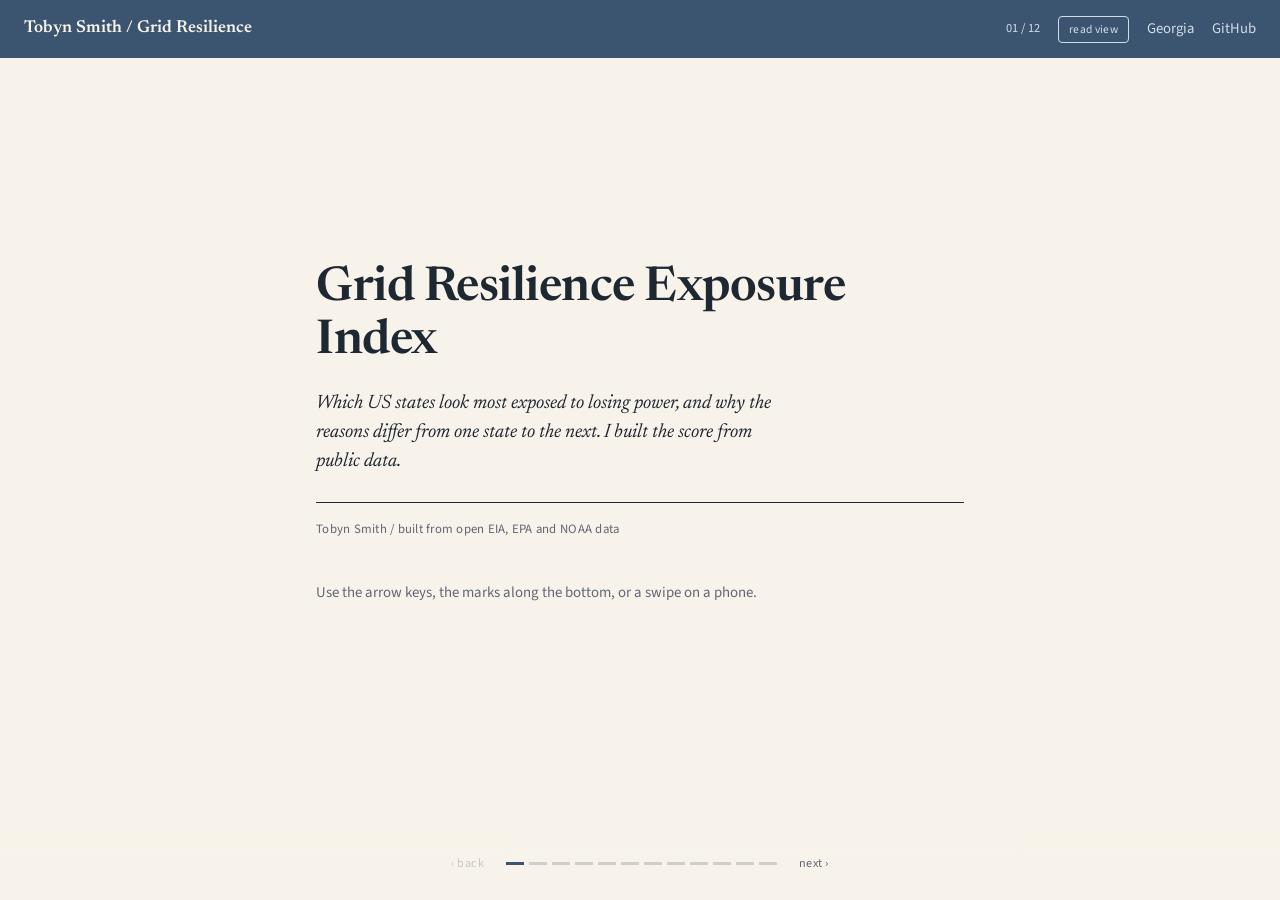
==== commit 2ee93d5a: "Rewrite the grid pages in my own words and give them the same look as the Baltic site" ====
--- a/docs/index.html
+++ b/docs/index.html
@@ -32,15 +32,20 @@
     @media (prefers-reduced-motion: reduce) { .slide { transition: opacity .01s; transform: none; } }
 
     .usmap { width: 100%; height: auto; display: block; max-width: 600px; margin: 0 auto; }
-    .us-state { stroke: var(--paper); stroke-width: .5; cursor: pointer; transition: stroke .1s, fill .12s ease; }
+    @media (min-width: 700px) {
+      /* in deck view keep the map, its legend and the readout above the bottom rail */
+      html:not(.read) .usmap { height: min(calc(100vh - 360px), 520px); width: auto; max-width: 100%; }
+    }
+    .us-state { stroke: var(--map-sea); stroke-width: .6; cursor: pointer; transition: stroke .1s, fill .12s ease; }
     .us-state:hover, .us-state.hi { stroke: var(--ink); stroke-width: 1.5; }
-    .mapscale { display: flex; align-items: center; gap: 10px; justify-content: center; margin: 14px 0 0;
-      font-family: "JetBrains Mono", monospace; font-size: .72rem; letter-spacing: .02em; color: var(--gray); }
-    .mapscale .scale { width: 150px; height: 8px; border: 1px solid var(--hair); background: linear-gradient(90deg, #fff7ec, #fdbb84, #fc8d59, #d7301f, #7f0000); }
-
-    td.n { font-family: "JetBrains Mono", monospace; font-size: .8rem; color: var(--gray); width: 34px; }
+    .mapscale { display: flex; align-items: center; gap: 10px; justify-content: center; width: max-content; max-width: 100%;
+      margin: 14px auto 0; padding: 6px 10px; background: var(--cream); border: 1px solid var(--hair); border-radius: var(--radius);
+      font-family: "Source Sans 3", sans-serif; font-size: .78rem; color: var(--ink); }
+    .mapscale .scale { width: 150px; height: 8px; border-radius: 2px; background: linear-gradient(90deg, #fff7ec, #fdbb84, #fc8d59, #d7301f, #7f0000); }
+
+    td.n { font-size: .86rem; color: var(--gray); width: 34px; }
     td.s { font-weight: 600; }
-    td.sc { text-align: right; width: 62px; font-family: "JetBrains Mono", monospace; font-size: .84rem; }
+    td.sc { text-align: right; width: 62px; font-size: .92rem; }
     td.b { width: 44%; }
     tbody tr { cursor: default; }
     tbody tr.hi td { background: var(--panel); }
@@ -48,10 +53,10 @@
     .explorer .sliders { display: none; gap: 13px; max-width: 430px; margin: 0 0 24px; }
     html.js .explorer .sliders { display: grid; }
     .explorer label { display: grid; grid-template-columns: 1fr auto; align-items: center; gap: 5px 10px; font-size: .96rem; }
-    .explorer label span { font-family: "JetBrains Mono", monospace; font-size: .78rem; font-variant-numeric: tabular-nums; color: var(--gray); }
+    .explorer label span { font-size: .86rem; font-variant-numeric: tabular-nums; color: var(--gray); }
     .explorer input[type=range] { grid-column: 1 / -1; width: 100%; accent-color: var(--warm); margin: 0; }
     .explorer button { justify-self: start; margin-top: 4px; font-family: "Source Sans 3", sans-serif; font-size: .76rem;
-      color: var(--gray); background: none; border: 1px solid var(--hair); padding: 6px 12px; cursor: pointer; }
+      color: var(--gray); background: none; border: 1px solid var(--hair); border-radius: 4px; padding: 6px 12px; cursor: pointer; }
     .explorer button:hover { color: var(--ink); border-color: var(--ink); }
 
     /* bottom navigation: a segmented rail rather than carousel dots */
@@ -94,7 +99,7 @@
 
   <header class="bar">
     <div class="wrap">
-      <span class="wordmark">Grid Resilience</span>
+      <span class="wordmark"><a href="https://tobynsmith.me/" style="color:inherit;text-decoration:none">Tobyn Smith</a> / Grid Resilience</span>
       <nav>
         <span class="counter" id="counter">01 / 12</span>
         <button class="viewtoggle" id="viewtoggle" type="button" aria-pressed="false">read view</button>
@@ -109,8 +114,7 @@
     <section class="slide">
       <div class="slidewrap">
         <h1>Grid Resilience Exposure Index</h1>
-        <p class="stand">Which US states look most exposed to losing power, and why that is not the same
-        problem in every state. I built the score from public data.</p>
+        <p class="stand">Which US states look most exposed to losing power, and why the reasons differ from one state to the next. I built the score from public data.</p>
         <p class="byline">Tobyn Smith / built from open EIA, EPA and NOAA data</p>
         <p class="hint">Use the arrow keys, the marks along the bottom, or a swipe on a phone.</p>
       </div>
@@ -119,48 +123,39 @@
     <section class="slide">
       <div class="slidewrap">
         <h2>Why look at this</h2>
-        <p class="lead">I study international affairs, and I wrote the code for this as well. I wanted one comparable figure for how exposed each state's grid looks, from public data, and living in Georgia made the US numbers hard to ignore.</p>
-        <p>Weather is part of it. More frequent and more severe storms, heat and cold snaps are behind most of the large outages. A lot of the wires and substations were built decades ago and are being asked to carry more. Coal is retiring, gas and renewables are growing, and that shifts where the weak spots sit.</p>
-        <p>Most of the data for this is already public, but it is split across agencies
-        and formats. I pulled a few of those sources into one score per state so they can be compared.</p>
+        <p class="lead">I study international affairs, and I wrote the code for this as well. I wanted one comparable figure for how exposed each state's grid looks from public data alone, and living in Georgia made the US numbers hard to ignore.</p>
+        <p>Weather is a large part of it. Storms, heatwaves and cold snaps are arriving more often and hitting harder, and they sit behind most of the big outages. Many of the wires and substations went up decades ago and are now being asked to carry more. Coal plants are retiring while gas and renewables grow, and that moves the weak spots around.</p>
+        <p>Most of the data for this is already public. It is just scattered across agencies and formats. I pulled a few of those sources together into one score per state, and now the states can be compared side by side.</p>
       </div>
     </section>
 
     <section class="slide">
       <div class="slidewrap">
         <h2>What it is built on</h2>
-        <p class="lead">It uses three public datasets from EIA and EPA. You do not need a login or a paid key.</p>
-        <div class="step"><div class="no">1</div><div><h3>How often the power fails</h3><p>The industry
-        reliability measures, SAIDI and SAIFI, for how long and how often customers lose power.</p></div></div>
-        <div class="step"><div class="no">2</div><div><h3>How the supply is built</h3><p>Generating capacity
-        by plant and fuel, from EPA's eGRID, which shows how much a state leans on one fuel or one big
-        station.</p></div></div>
-        <div class="step"><div class="no">3</div><div><h3>How much slack there is</h3><p>Installed capacity
-        set against peak demand, so you can see how thin the margin is on a bad day.</p></div></div>
-        <p class="hint" style="margin-top:18px">Outage figures and plant capacity are the real 2023 numbers. Peak demand is still a sample, so treat the spare-capacity part as a worked example. That is also why the project runs without a data key.</p>
+        <p class="lead">It rests on three public datasets from the EIA and EPA, and none of them needs a login or a paid key.</p>
+        <div class="step"><div class="no">1</div><div><h3>How often the power fails</h3><p>The industry's standard reliability measures, SAIDI (average minutes without power per customer) and SAIFI (average number of power cuts per customer), which track how long and how often people lose power.</p></div></div>
+        <div class="step"><div class="no">2</div><div><h3>How the supply is built</h3><p>Generating capacity by plant and fuel, from eGRID, the EPA's database of US power plants. It shows how heavily a state relies on one fuel or one big station.</p></div></div>
+        <div class="step"><div class="no">3</div><div><h3>How much slack there is</h3><p>Installed capacity measured against peak demand, which shows how thin the margin gets on a bad day.</p></div></div>
+        <p class="hint" style="margin-top:18px">The outage figures and plant capacity are the real 2023 numbers. Peak demand is still a sample, and I would treat the spare-capacity part as a worked example. That is also why the project runs without a data key.</p>
       </div>
     </section>
 
     <section class="slide" id="method">
       <div class="slidewrap">
         <h2>Turning that into one number</h2>
-        <p class="lead">Every state gets a score from 0 to 100, where a higher score means it looks more likely to
-        struggle to keep the power on, and the number comes from three pieces.</p>
-        <div class="step"><div class="no">1</div><div><h3>Outage burden</h3><p>How often the power goes out
-        and for how long, from the SAIDI and SAIFI measures.</p></div></div>
-        <div class="step"><div class="no">2</div><div><h3>Concentration</h3><p>How much of a state's power
-        leans on one fuel type or a single very large plant.</p></div></div>
+        <p class="lead">Each state gets a score from 0 to 100. A higher score means the state looks more likely to struggle to keep the power on, and the number is built from three pieces.</p>
+        <div class="step"><div class="no">1</div><div><h3>Outage burden</h3><p>How often the power goes out and for how long, taken from SAIDI and SAIFI.</p></div></div>
+        <div class="step"><div class="no">2</div><div><h3>Concentration</h3><p>How far a state's power depends on one fuel type or on a single very large plant.</p></div></div>
         <div class="step"><div class="no">3</div><div><h3>Exposure deficit</h3><p>Whether there is much spare
         capacity above peak demand, and how varied the supply is.</p></div></div>
-        <p style="margin-top:20px">I put the three on the same scale and then combine them. The weights sit in one
-        settings file so they are easy to change, and the next two slides let you do that.</p>
+        <p style="margin-top:20px">I put the three pieces on the same scale before combining them. The weights live in one settings file, which makes them easy to change, and the next two slides let you try it.</p>
       </div>
     </section>
 
     <section class="slide">
       <div class="slidewrap">
         <h2>Most exposed states at a glance</h2>
-        <p class="lead">Darker means more exposed. Hover a state for its score and what is pushing it up.</p>
+        <p class="lead">The darker the state, the more exposed it looks. Hover over a state to see its score and what is pushing it up.</p>
         <figure>
 <svg viewBox="0 0 912 886" class="usmap" xmlns="http://www.w3.org/2000/svg" role="img" aria-label="US map shaded by exposure score">
   <path class="us-state" d="M 67.3,800.8 66.8,804.2 55.2,804.3 57.6,797.3 65.5,798.4 67.3,800.8 Z M 47.0,743.7 44.3,746.2 41.7,744.9 42.4,738.0 47.0,743.7 Z M 62.0,708.6 63.9,710.1 63.0,718.1 59.9,716.7 61.0,711.1 59.0,708.5 62.5,705.7 62.0,708.6 Z M 170.6,745.5 120.8,814.3 126.4,821.0 127.2,832.9 138.8,830.2 141.3,845.3 140.8,863.4 145.9,871.8 143.8,877.0 139.5,879.9 135.6,871.4 137.7,863.8 135.5,854.7 137.1,846.1 127.2,840.0 123.9,835.2 121.0,822.7 114.0,812.3 108.7,809.6 103.0,795.3 98.2,794.0 94.8,799.4 77.8,794.8 88.5,785.0 93.7,785.8 94.4,783.4 71.8,786.7 71.0,792.2 63.4,794.1 52.2,792.3 48.5,794.4 40.2,792.5 36.1,794.4 29.6,793.1 28.0,790.1 13.0,785.8 6.0,780.9 6.8,779.3 25.2,783.1 29.6,786.9 42.2,787.0 48.8,786.7 59.9,780.3 54.5,778.5 54.7,776.4 50.7,776.9 52.3,771.6 49.1,772.9 51.5,768.6 46.0,767.7 44.3,765.6 51.5,760.2 52.4,756.0 47.7,752.8 49.4,743.6 53.6,740.5 55.2,735.6 71.1,731.6 73.7,736.6 79.1,736.3 80.0,739.0 84.1,739.4 87.1,733.6 91.5,733.5 86.2,730.1 83.9,730.4 83.9,726.9 80.2,723.4 79.2,717.8 83.9,707.8 97.6,713.5 99.1,715.7 95.0,718.0 99.5,723.5 107.4,703.5 107.7,698.4 112.8,697.2 115.9,701.5 121.5,702.3 131.1,700.2 140.1,703.5 141.2,705.8 147.8,706.0 149.0,710.2 147.2,714.3 149.4,714.1 152.3,717.8 150.6,719.1 152.6,723.1 155.4,724.4 162.7,736.8 166.7,738.0 170.6,745.5 Z" fill="#fa8656" data-n="Alaska" data-s="52.3" data-d="outages"><title>Alaska: 52.3, mostly outages</title></path>
@@ -225,8 +220,7 @@
     <section class="slide" id="results">
       <div class="slidewrap">
         <h2>The weights are a judgement call</h2>
-        <p class="lead">How much each part counts is a choice I made, not a fact. If you drag the weights, the ranking
-        re-sorts, and the map on the previous slide re-shades as you do it.</p>
+        <p class="lead">How much each part counts is my own judgement call. Drag the weights and the ranking re-sorts, and the map on the previous slide re-shades as you go.</p>
         <div class="explorer">
           <div class="sliders">
             <label>Outage burden <span id="wO">45%</span>
@@ -241,9 +235,7 @@
             <thead><tr><th>#</th><th>State</th><th>Score</th><th></th></tr></thead>
             <tbody id="rows"></tbody>
           </table>
-          <p class="hint">Showing the top 15. At the default 45 / 30 / 25 this matches the pipeline output, and if you
-          push the weight onto one part, states like West Virginia climb or slide. Hover a row to
-          find that state on the map.</p>
+          <p class="hint">This shows the top 15. At the default 45 / 30 / 25 it matches the published results. Push the weight onto one part and states like West Virginia climb or slide. Hover over a row to find that state on the map.</p>
         </div>
       </div>
     </section>
@@ -251,70 +243,49 @@
     <section class="slide">
       <div class="slidewrap">
         <h2>The same score can mean different things</h2>
-        <p class="lead">A high score is not one problem. It depends which piece is doing the work, and that
-        changes by state.</p>
+        <p class="lead">A high score can come from quite different places. It depends which piece is doing the work, and that varies from state to state.</p>
         <div class="step"><div class="no">1</div><div><h3>Mississippi and West Virginia: one fuel</h3>
-        <p>Mississippi takes 84 per cent of its capacity from gas, and West Virginia 83 per cent from coal.
-        They are the two most concentrated supplies in the country, and they lead the table on that alone.
-        If either fuel has a bad year, there is not much else to fall back on.</p></div></div>
-        <div class="step"><div class="no">2</div><div><h3>Maine: the opposite problem</h3><p>Maine has the
-        least concentrated fuel mix of any state and still comes third, because its customers lost thirty-one
-        hours of power in 2023. That is a lines and restoration problem, not a plant problem.</p></div></div>
-        <p style="margin-top:20px">Spreading a fuel mix is one job. Hardening lines is another. Adding spare plants is a third. A rank does not tell you which of those you are looking at. The label under each state on the map is just the short version of that.</p>
+        <p>Mississippi gets 84 per cent of its capacity from gas, and West Virginia gets 83 per cent from coal. Those are the two most concentrated supplies in the country, and that alone puts them at the top of the table. If either fuel has a bad year, there is not much else to fall back on.</p></div></div>
+        <div class="step"><div class="no">2</div><div><h3>Maine: the opposite problem</h3><p>Maine has the least concentrated fuel mix of any state and still comes third, because its customers lost thirty-one hours of power in 2023. That points to the lines and how quickly they are repaired. The power plants are not really the issue.</p></div></div>
+        <p style="margin-top:20px">Spreading a fuel mix is one job. Hardening lines is another, and adding spare plants is a third. A rank on its own will not tell you which of those a state needs. The label under each state on the map is the short version of that.</p>
       </div>
     </section>
 
     <section class="slide">
       <div class="slidewrap">
         <h2>What this is not</h2>
-        <p class="lead">The limits matter more than the ranking if you are going to use this for policy.</p>
-        <p>It is not operational. State-level figures blur a lot, and a state can look fine overall and still have fragile pockets inside it. As I said earlier, the spare-capacity part is a worked example, and I have labelled the parts where they appear. The score also says nothing about the transmission network that moves power around, which probably matters as much as the plants do.</p>
-        <p>The top and the bottom hold. The middle moves around, and a precise place in it
-        is not stable.</p>
+        <p class="lead">If you want to use this for policy, the limits matter more than the ranking.</p>
+        <p>It is not meant for operational use. State-level figures blur a lot, and a state can look fine overall while still having fragile pockets inside it. As I mentioned earlier, the spare-capacity part is a worked example, and I have labelled it wherever it appears. The score also leaves out the transmission network that moves power around, which probably matters as much as the plants do.</p>
+        <p>The top and the bottom of the table hold up. The middle shifts around, and I would not lean on a precise place in it.</p>
       </div>
     </section>
 
     <section class="slide">
       <div class="slidewrap">
         <h2>Testing it against something else</h2>
-        <p class="lead">The index leans hardest on outages, so I checked that data against a source
-        collected by someone else. NOAA's Storm Events Database is compiled by the National
-        Weather Service, and it has nothing to do with what utilities file to the EIA.</p>
-        <div class="step"><div class="no">1</div><div><h3>A test that can fail</h3><p>The EIA publishes
-        outage minutes twice, counting major storm days and excluding them. The gap between the two is the
-        part storms account for. If the weather story is right, that gap should track how much damaging
-        weather a state actually had.</p></div></div>
-        <div class="step"><div class="no">2</div><div><h3>It largely does not</h3><p>Across the fifty places
-        that report both figures, everywhere bar Hawaii, the rank correlation is 0.21 for how many damaging
-        storms a state had and 0.24 for how much damage they did. Texas and Georgia record the most storm events in the country and lose few minutes. Maine
-        records a fraction as many and lost the most of anyone.</p></div></div>
-        <div class="step"><div class="no">3</div><div><h3>What I take from it</h3><p>Storms
-        obviously matter, or the two outage figures would not sit so far apart, but how much bad weather
-        arrives does not decide who suffers most. What the grid is like when it arrives, and how fast crews
-        restore it, look like they matter more.</p></div></div>
-        <p style="margin-top:20px">It is one year of data, and NOAA event counts partly reflect how densely a state is observed.</p>
+        <p class="lead">Because the index leans hardest on outages, I checked that data against a source collected by someone else entirely. NOAA's Storm Events Database is compiled by the National Weather Service, and it has nothing to do with what utilities report to the EIA.</p>
+        <div class="step"><div class="no">1</div><div><h3>A test that can fail</h3><p>The EIA publishes outage minutes twice, once counting major storm days and once leaving them out. The gap between the two is the part storms account for. If the weather explanation is right, that gap should follow how much damaging weather a state actually had.</p></div></div>
+        <div class="step"><div class="no">2</div><div><h3>It largely does not</h3><p>Across the fifty places that report both figures (everywhere bar Hawaii), the rank correlation is 0.21 for how many damaging storms a state had and 0.24 for how much damage they did. Texas and Georgia record the most storm events in the country and lose few minutes. Maine records a fraction as many and lost the most of anyone.</p></div></div>
+        <div class="step"><div class="no">3</div><div><h3>What I take from it</h3><p>Storms obviously matter, or the two outage figures would not sit so far apart. Still, the amount of bad weather that arrives does not decide who suffers most. The state of the grid when it arrives, and how fast crews restore it, look like they matter more.</p></div></div>
+        <p style="margin-top:20px">This is one year of data, and NOAA event counts partly reflect how densely a state is observed.</p>
       </div>
     </section>
 
     <section class="slide">
       <div class="slidewrap">
         <h2>What counts as a normal year</h2>
-        <p class="lead">I look at this as someone from the UK, now living in Georgia. What counts as a bad year for outages in the US would be extraordinary in much of western Europe.</p>
-        <p>In much of western Europe a typical customer loses power for minutes a year, while in the US the median state lost four hours in 2023 once major storms are counted, and Maine, the worst, lost thirty-one. Countries measure this differently, so the figures do not line up neatly, but the gap is too wide to be a measurement artefact.</p>
-        <p>Countries that perform well tend to bury more of their lines and pay for it in their bills. The US runs long overhead lines through forest and hurricane country, which is cheaper right up until the weather arrives.</p>
-        <p>Nothing in the scoring is US-specific. With capacity, reliability and demand data, the same three components would run on German L&auml;nder or Indian states, and the hard part abroad is getting hold of the data. The US publishes enough of this that someone else could rebuild the score. Not many countries do.</p>
+        <p class="lead">I look at this as someone from the UK who now lives in Georgia. A bad year for outages by US standards would be extraordinary in much of western Europe.</p>
+        <p>In much of western Europe a typical customer is without power for minutes a year. In the US the median state lost four hours in 2023 once major storms are counted, and Maine, the worst, lost thirty-one. Countries measure this in different ways and the figures do not line up neatly. Even so, the gap is too wide to be a measurement artefact.</p>
+        <p>The countries that do well tend to bury more of their lines and pay for it in their bills. The US runs long overhead lines through forest and hurricane country. That is cheaper, right up until the weather arrives.</p>
+        <p>Nothing in the scoring is specific to the US. Given capacity, reliability and demand data, the same three components would run on German Länder or Indian states. Abroad, the hard part is getting hold of the data. The US publishes enough for someone else to rebuild the score, and not many countries do.</p>
       </div>
     </section>
 
     <section class="slide">
       <div class="slidewrap">
         <h2>A closer look at Georgia</h2>
-        <p class="lead">Georgia is where I live, so I looked at one state more closely than the ranking
-        allows. I set the score next to Georgia's figures from the EIA, EPA eGRID and NOAA, and there is a map
-        of every power plant of 50 MW and up that you can filter by fuel.</p>
-        <p>On the real data Georgia is mid-table, nineteenth of fifty-one, which is much lower than the
-        sample had it. Its 343 minutes off supply in 2023 sit close to the national middle, and the fuel mix
-        is broad enough that concentration is not what pushes it up.</p>
+        <p class="lead">Because Georgia is where I live, I looked at one state more closely than the ranking allows. I set the score next to Georgia's figures from the EIA, EPA eGRID and NOAA, and added a map of every power plant of 50 MW and up that you can filter by fuel.</p>
+        <p>On the real data Georgia is mid-table, nineteenth of fifty-one, much lower than the sample had it. Its 343 minutes off supply in 2023 sit close to the national middle, and its fuel mix is broad enough that concentration is not what pushes it up.</p>
         <p style="margin-top:12px"><a class="cta" href="georgia.html">Open the Georgia deep dive</a></p>
       </div>
     </section>
@@ -322,11 +293,8 @@
     <section class="slide" id="build">
       <div class="slidewrap">
         <h2>How it was built, and how to run it</h2>
-        <p>The analysis runs in Python. It pulls the public data, or falls back to a built-in sample, then cleans
-        and joins it, scores each state, and writes the charts and a results table. The map is drawn in R with
-        the <code>usmap</code> package, and the same results export as a GeoPackage so they open in QGIS.</p>
-        <p class="lead">Built with pandas, matplotlib, ggplot2 and geopandas. With Python installed, from the
-        project folder, it is two commands:</p>
+        <p>The analysis is written in Python. It pulls in the public data, or falls back to a built-in sample, then cleans and joins it, scores each state and writes out the charts and a results table. I drew the map in R with the <code>usmap</code> package, and the same results also export as a GeoPackage that opens in QGIS.</p>
+        <p class="lead">It uses pandas, matplotlib, ggplot2 and geopandas. If you have Python installed, it takes two commands from the project folder:</p>
         <pre><code><span class="cmt"># install the libraries, then run the pipeline</span>
 pip install -r requirements.txt
 python pipeline.py</code></pre>
--- a/docs/style.css
+++ b/docs/style.css
@@ -6,20 +6,17 @@
    Slides deck (15EAfZA6jiUY69MgCRRJ-OsDiAUnw44EFtFY0j58f_is, read 18 Nov 2026):
    Newsreader headings, Source Sans 3 body, slate #3B5571 title bands with
    cream #F7F3EA text, cream #F7F3EA background, #ECE6D9 panels, ink #1E2833,
-   secondary #5E6875, muted-on-slate #D3DCE6. All pairs checked at WCAG AA. */
+   secondary #5E6875, muted-on-slate #D3DCE6. All pairs checked at WCAG AA.
+   The Baltic site (tobyn-smith/transit theme.scss) uses the same tokens, nav
+   band, heading sizes, panels, map frame, legend and tooltip, so the two
+   projects read as one family. */
 
 :root {
   --paper: #F7F3EA; --panel: #ECE6D9; --ink: #1E2833; --gray: #5E6875;
   --hair: rgba(30, 40, 51, 0.18); --rule: #1E2833; --accent: #3B5571;
   --band: #3B5571; --cream: #F7F3EA; --muted-on-band: #D3DCE6;
   --warm: #b5462f; --maxw: 700px;
-}
-@media (prefers-color-scheme: dark) {
-  /* On-brand adaptation of the same tokens, not in the deck itself. */
-  :root { --paper: #1E2833; --panel: #2C4258; --ink: #F7F3EA; --gray: #D3DCE6;
-          --hair: rgba(247, 243, 234, 0.22); --rule: #F7F3EA; --accent: #D3DCE6;
-          --band: #3B5571; --cream: #F7F3EA; --muted-on-band: #D3DCE6;
-          --warm: #d9633f; }
+  --radius: 6px; --map-sea: #E8ECEF;
 }
 
 * { box-sizing: border-box; }
@@ -28,26 +25,36 @@
   font: 17.5px/1.7 "Source Sans 3", system-ui, sans-serif; -webkit-font-smoothing: antialiased;
 }
 .wrap { max-width: var(--maxw); margin: 0 auto; padding: 0 26px; }
-a { color: var(--accent); }
+a { color: var(--accent); text-underline-offset: 2px; }
 a:hover { color: var(--ink); }
 
 /* masthead: slate title band, cream type, as on the CT title slides */
 header.bar { position: sticky; top: 0; height: 58px;
   background: var(--band); color: var(--cream); border-bottom: none; z-index: 40; }
-header.bar .wrap { display: flex; align-items: center; justify-content: space-between; height: 58px; }
+header.bar .wrap { display: flex; align-items: center; justify-content: space-between; height: 58px;
+  max-width: none; padding: 0 24px; }
 .wordmark, .wordmark a { font-family: Newsreader, Georgia, serif; font-weight: 600;
   font-size: 1.08rem; letter-spacing: 0; color: var(--cream); }
 header.bar nav { display: flex; align-items: center; gap: 18px; }
-header.bar nav a { color: var(--muted-on-band); text-decoration: none; font-size: .95rem; }
+header.bar nav a { color: var(--muted-on-band); text-decoration: none; font-size: .92rem; }
 header.bar nav a:hover { color: var(--cream); }
 .counter { font-family: "Source Sans 3", sans-serif; font-size: .78rem; color: var(--muted-on-band); font-variant-numeric: tabular-nums; }
 .viewtoggle { font-family: "Source Sans 3", sans-serif; font-size: .72rem; letter-spacing: .03em;
-  color: var(--muted-on-band); background: none; border: 1px solid var(--muted-on-band); padding: 4px 10px; cursor: pointer; transition: .12s; }
+  color: var(--muted-on-band); background: none; border: 1px solid var(--muted-on-band); border-radius: 4px;
+  padding: 4px 10px; cursor: pointer; transition: .12s; }
 .viewtoggle:hover { color: var(--cream); border-color: var(--cream); }
-@media (max-width: 600px) { header.bar nav a { display: none; } }
+.wordmark { white-space: nowrap; overflow: hidden; text-overflow: ellipsis; min-width: 0; }
+header.bar nav { flex-shrink: 0; }
+.counter, .viewtoggle { white-space: nowrap; }
+@media (max-width: 600px) {
+  header.bar nav a { display: none; }
+  header.bar .wrap { padding: 0 12px; gap: 10px; }
+  header.bar nav { gap: 10px; }
+  .wordmark, .wordmark a { font-size: .94rem; }
+}
 
 h1, h2, h3 { font-family: Newsreader, Georgia, serif; color: var(--ink); }
-h1 { font-weight: 600; font-size: clamp(2.2rem, 6vw, 3.4rem); line-height: 1.08; letter-spacing: -.01em; margin: 0 0 20px; }
+h1 { font-weight: 600; font-size: clamp(2.2rem, 5vw, 3rem); line-height: 1.1; letter-spacing: -.01em; margin: 0 0 20px; }
 h2 { font-weight: 600; font-size: clamp(1.45rem, 3.4vw, 1.8rem); line-height: 1.2; letter-spacing: 0;
   margin: 0 0 18px; padding-bottom: 12px; border-bottom: 1px solid var(--rule); }
 h3 { font-size: 1.12rem; font-weight: 600; margin: 0 0 4px; }
@@ -59,11 +66,11 @@
 .byline { font-family: "Source Sans 3", sans-serif; font-size: .8rem; letter-spacing: .02em;
   color: var(--gray); margin: 0 0 26px; padding-top: 16px; border-top: 1px solid var(--rule); }
 .cta { display: inline-block; text-decoration: none; background: var(--band); color: var(--cream);
-  border: 1px solid var(--band); padding: 9px 17px; font-size: .97rem; transition: .12s; }
+  border: 1px solid var(--band); border-radius: 4px; padding: 9px 17px; font-size: .97rem; transition: .12s; }
 .cta:hover { color: var(--cream); background: var(--ink); border-color: var(--ink); }
 
 .step { display: grid; grid-template-columns: 26px 1fr; gap: 14px; padding: 14px 16px;
-  background: var(--panel); margin: 0 0 10px; }
+  background: var(--panel); border-radius: var(--radius); margin: 0 0 10px; }
 .step + .step { border-top: none; }
 .step .no { font-family: "Source Sans 3", sans-serif; font-size: .82rem; color: var(--accent);
   font-variant-numeric: tabular-nums; padding-top: .45em; font-weight: 600; }
@@ -72,8 +79,12 @@
 figure { margin: 8px 0 0; }
 figcaption { font-size: .92rem; color: var(--gray); margin-top: 14px; line-height: 1.55;
   padding-top: 12px; border-top: 1px solid var(--hair); }
-.maptip { position: fixed; pointer-events: none; background: var(--band); color: var(--cream); padding: 5px 9px;
-  font-family: "Source Sans 3", sans-serif; font-size: .74rem; opacity: 0; transition: opacity .1s; z-index: 60; white-space: nowrap; }
+/* maps: one frame, sea tint, legend and tooltip shared with the Baltic site */
+.usmap, .gamap { background: var(--map-sea); border: 1px solid var(--hair); border-radius: 8px; padding: 14px; }
+.maptip { position: fixed; pointer-events: none; background: var(--cream); color: var(--ink);
+  border: 1px solid var(--hair); border-radius: var(--radius); box-shadow: 0 2px 8px rgba(30, 40, 51, .12);
+  padding: 5px 10px; font-family: "Source Sans 3", sans-serif; font-size: .8rem; opacity: 0; transition: opacity .1s;
+  z-index: 60; white-space: nowrap; }
 .readout { text-align: center; font-family: "Source Sans 3", sans-serif; font-size: .76rem;
   color: var(--gray); margin: 12px 0 0; min-height: 1.5em; line-height: 1.5; }
 .readout b { color: var(--ink); font-weight: 600; }
@@ -82,10 +93,10 @@
 th { text-align: left; font-family: "Source Sans 3", sans-serif; font-weight: 600; font-size: .72rem;
   letter-spacing: .04em; text-transform: uppercase; color: var(--gray); padding: 0 8px 9px; border-bottom: 1px solid var(--rule); }
 td { padding: 9px 8px; border-bottom: 1px solid var(--hair); font-variant-numeric: tabular-nums; }
-.track { height: 4px; background: var(--hair); overflow: hidden; }
+.track { height: 4px; background: var(--hair); border-radius: 2px; overflow: hidden; }
 .track i { display: block; height: 100%; background: var(--warm); transition: width .12s ease; }
 
-pre { background: var(--panel); border: 1px solid var(--hair); padding: 15px 17px; overflow-x: auto;
+pre { background: var(--panel); border: 1px solid var(--hair); border-radius: var(--radius); padding: 15px 17px; overflow-x: auto;
   margin: 4px 0 16px; font: 13px/1.7 "JetBrains Mono", ui-monospace, monospace; }
 pre .cmt { color: var(--gray); }
 code { font-family: "JetBrains Mono", ui-monospace, monospace; font-size: .85em; }
